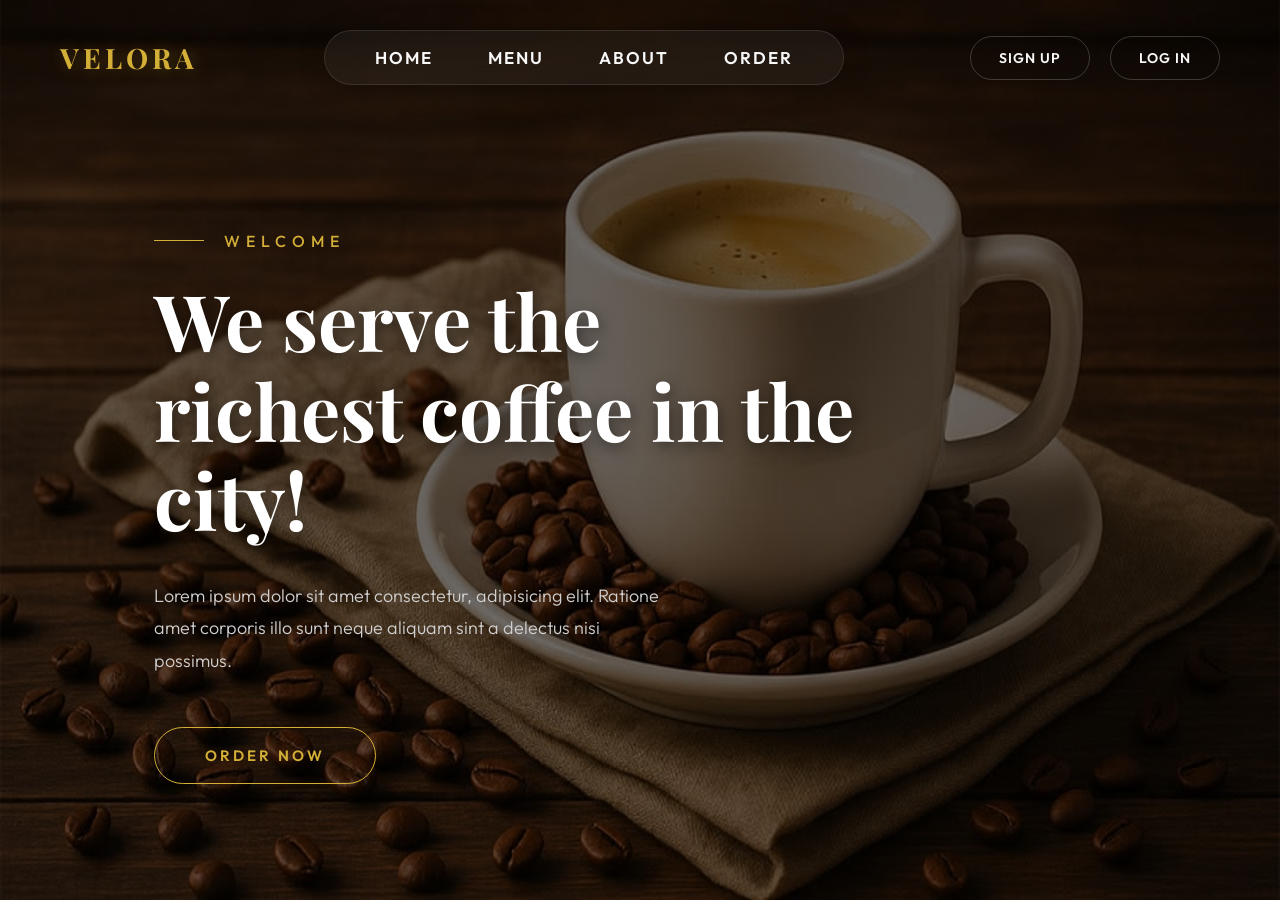
==== Home.html @ 4e077547 "Update Home.html" ====
<!DOCTYPE html>
<html lang="en">
<head>
    <meta charset="UTF-8">
    <meta name="viewport" content="width=device-width, initial-scale=1.0">
    <title>Home page</title>
    <link rel="stylesheet" href="Home.css">
</head>
<body>

    <div class="page">
        

        <header class="header-container">
            <p class="left">VELORA</p>
            <div class="head" id="navMenu">
                <ul class="list">
                    <li><a href="#">HOME</a></li>
                    <li class="desktop-menu-item dropdown">
                        <a href="#">MENU</a>
                        <ul class="dropdown-menu">
                            <li><a href="#">Hot Coffee</a></li>
                            <li><a href="#">Cold Coffee</a></li>
                            <li><a href="#">Bakery</a></li>
                            <li><a href="#">Dessert</a></li>
                        </ul>
                    </li> 
                    <li><a href="#">ABOUT</a></li>
                    <li><a href="#">ORDER</a></li>
                </ul>
            </div>
            <div class="right">
                <a href="#" class="signup-btn">SIGN UP</a>
                <a href="#" class="login-btn">LOG IN</a>
                <div class="dropdown mobile-dropdown">
                    <a href="#" class="mobile-menu-btn">MENU</a>
                    <ul class="dropdown-menu">
                        <li><a href="#">Hot Coffee</a></li>
                        <li><a href="#">Cold Coffee</a></li>
                        <li><a href="#">Bakery</a></li>
                        <li><a href="#">Dessert</a></li>
                    </ul>
                </div>
                <div class="menu-icon" id="menuBtn">&#9776;</div>
            </div>
        </header>
        
        <div class="main">
            <p class="wel">WELCOME</p>
            <h1>We serve the richest coffee in the city!</h1>
            <p class="discript">Lorem ipsum dolor sit amet consectetur, adipisicing elit. Ratione amet corporis illo sunt neque aliquam sint a delectus nisi possimus.</p>
            <a href="#" class="btn">ORDER NOW</a>
        </div>
        
    </div>
    
    <script>
        const menuBtn = document.getElementById('menuBtn');
        const navMenu = document.getElementById('navMenu');

        menuBtn.addEventListener('click', () => {
            navMenu.classList.toggle('active');
        });

        const mobileMenuBtn = document.querySelector('.mobile-menu-btn');
        const mobileDropdownMenu = document.querySelector('.mobile-dropdown .dropdown-menu');

        if (mobileMenuBtn && mobileDropdownMenu) {
            mobileMenuBtn.addEventListener('click', (e) => {
                e.preventDefault();
                mobileDropdownMenu.classList.toggle('show');
            });
        }
    </script>
</body>
</html>
---- Home.css ----
@import url('https://fonts.googleapis.com/css2?family=Outfit:wght@300;400;500;600&family=Playfair+Display:ital,wght@0,400;0,500;0,600;0,700;1,400&display=swap');

:root {
    --primary-gold: #d4af37;
    --primary-gold-hover: #f3c63a;
    --text-light: #f8f8f8;
    --text-muted: #d1d1d1;
    --overlay-dark: rgba(0, 0, 0, 0.55);
    --overlay-darker: rgba(0, 0, 0, 0.60);
}

* {
    margin: 0;
    padding: 0;
    box-sizing: border-box;
}

body {
    font-family: 'Outfit', sans-serif;
    color: var(--text-light);
    background-color: #111;
    overflow-x: hidden;
}

.page {
    width: 100%;
    min-height: 100vh;
    /* Adding a richer gradient overlay to make text pop and give a premium feel */
    background-image: linear-gradient(135deg, var(--overlay-darker) 0%, var(--overlay-dark) 100%), url("5.jpg");
    background-repeat: no-repeat;
    background-size: 100% 100%, 100% 100%;
    background-position: center;
    background-attachment: fixed;
    position: relative;
    display: flex;
    flex-direction: column;
}

/* ---------------- Navbar / Header ---------------- */
.header-container {
    display: flex;
    align-items: center;
    justify-content: space-between;
    padding: 30px 60px;
    width: 100%;
    max-width: 100%;
    margin: 0;
    /* Slide down animation for header */
    animation: fadeInDown 1s cubic-bezier(0.23, 1, 0.32, 1) forwards;
    position: relative;
    z-index: 2000;
}

.head {
    display: flex;
    align-items: center;
    padding: 16px 50px;
    background: rgba(255, 255, 255, 0.05);
    backdrop-filter: blur(15px);
    border: 1px solid rgba(255, 255, 255, 0.1);
    border-radius: 50px;
    box-shadow: 0 4px 30px rgba(0, 0, 0, 0.2);
}

.left {
    font-family: 'Playfair Display', serif;
    color: var(--primary-gold);
    font-size: 28px;
    font-weight: 700;
    letter-spacing: 4px;
    text-transform: uppercase;
    cursor: pointer;
    text-shadow: 2px 2px 15px rgba(212, 175, 55, 0.3);
    transition: transform 0.4s ease, color 0.4s ease;
}

.left:hover {
    transform: scale(1.05);
    color: var(--primary-gold-hover);
}

.list {
    list-style: none;
    display: flex;
    gap: 55px;
    font-size: 17px;
    font-weight: 600;
    letter-spacing: 2px;
}

.list a {
    text-decoration: none;
    color: var(--text-light);
    position: relative;
    padding: 5px 0;
    transition: color 0.3s ease;
    text-transform: uppercase;
}

/* Underline animation on hover */
.list a::after {
    content: '';
    position: absolute;
    width: 0;
    height: 2px;
    bottom: -2px;
    left: 50%;
    background-color: var(--primary-gold);
    transition: all 0.4s cubic-bezier(0.23, 1, 0.32, 1);
    transform: translateX(-50%);
}

.list a:hover {
    color: var(--primary-gold);
}

.list a:hover::after {
    width: 100%;
}

.right {
    display: flex;
    gap: 20px;
    font-size: 14px;
    font-weight: 600;
    letter-spacing: 1px;
}

.right a {
    text-decoration: none;
    color: var(--text-light);
    padding: 12px 28px;
    border: 1px solid rgba(255, 255, 255, 0.2);
    border-radius: 40px;
    transition: all 0.4s cubic-bezier(0.23, 1, 0.32, 1);
    backdrop-filter: blur(10px);
    text-transform: uppercase;
}

.right a:hover {
    background-color: var(--primary-gold);
    color: #111;
    border-color: var(--primary-gold);
    box-shadow: 0 0 20px rgba(212, 175, 55, 0.4);
    transform: translateY(-3px);
}

.menu-icon {
    display: none;
    color: var(--primary-gold);
    font-size: 28px;
    cursor: pointer;
    transition: transform 0.3s ease;
}

.menu-icon:hover {
    transform: scale(1.1);
    color: var(--primary-gold-hover);
}

/* ---------------- Dropdown Menu ---------------- */
.dropdown {
    position: relative;
    display: inline-block;
}

.dropdown-menu {
    display: none;
    position: absolute;
    top: 100%;
    margin-top: 25px;
    left: 50%;
    transform: translateX(-50%);
    background: rgba(255, 255, 255, 0.05);
    backdrop-filter: blur(15px);
    border: 1px solid rgba(255, 255, 255, 0.1);
    border-radius: 20px;
    padding: 10px 15px;
    width: max-content;
    min-width: 140px;
    box-shadow: 0 8px 32px rgba(0, 0, 0, 0.3);
    z-index: 1000;
    list-style: none;
    animation: dropdownFadeIn 0.3s ease forwards;
}

.dropdown-menu::before {
    content: '';
    position: absolute;
    top: -25px;
    left: 0;
    width: 100%;
    height: 25px;
}

@keyframes dropdownFadeIn {
    0% {
        opacity: 0;
        transform: translate(-50%, -15px);
    }
    100% {
        opacity: 1;
        transform: translate(-50%, 0);
    }
}

.dropdown-menu.show {
    display: flex;
    flex-direction: column;
}

.dropdown-menu li {
    padding: 10px 15px;
    text-align: center;
}

.dropdown-menu li a {
    color: var(--text-light) !important;
    text-decoration: none;
    font-size: 15px !important;
    font-weight: 500 !important;
    text-transform: none !important;
    transition: color 0.3s ease;
    display: block;
    padding: 5px 0 !important;
    border: none !important;
    background: transparent !important;
}

.dropdown-menu li a::after {
    display: none !important;
}

.dropdown-menu li a:hover {
    color: var(--primary-gold) !important;
    background: transparent !important;
    box-shadow: none !important;
    transform: none !important;
}

@media (min-width: 769px) {
    .dropdown:hover .dropdown-menu {
        display: flex;
        flex-direction: column;
    }
}

.mobile-dropdown {
    display: none;
}

/* ---------------- Main Content ---------------- */
.main {
    flex: 1;
    display: flex;
    flex-direction: column;
    justify-content: center;
    max-width: 700px;
    margin-left: 12%;
    padding: 40px 0;
}

.wel {
    font-size: 16px;
    font-weight: 500;
    letter-spacing: 6px;
    color: var(--primary-gold);
    margin-bottom: 25px;
    text-transform: uppercase;
    display: flex;
    align-items: center;
    gap: 20px;
    opacity: 0;
    /* Staggered fade in */
    animation: fadeInUp 1.2s cubic-bezier(0.23, 1, 0.32, 1) 0.3s forwards;
}

.wel::before {
    content: '';
    width: 50px;
    height: 1px;
    background-color: var(--primary-gold);
}

.main h1 {
    font-family: 'Playfair Display', serif;
    font-size: 78px;
    line-height: 1.15;
    font-weight: 700;
    margin-bottom: 35px;
    color: #ffffff;
    text-shadow: 2px 4px 15px rgba(0,0,0,0.5);
    opacity: 0;
    /* Staggered fade in */
    animation: fadeInUp 1.2s cubic-bezier(0.23, 1, 0.32, 1) 0.5s forwards;
}

.discript {
    font-size: 18px;
    max-width: 520px;
    line-height: 1.8;
    color: var(--text-muted);
    margin-bottom: 50px;
    font-weight: 300;
    opacity: 0;
    /* Staggered fade in */
    animation: fadeInUp 1.2s cubic-bezier(0.23, 1, 0.32, 1) 0.7s forwards;
}

/* Luxurious Button Styling */
.btn {
    text-decoration: none;
    background-color: transparent;
    color: var(--primary-gold);
    font-size: 15px;
    font-weight: 600;
    letter-spacing: 3px;
    padding: 18px 50px;
    border-radius: 50px;
    border: 1px solid var(--primary-gold);
    display: inline-flex;
    align-items: center;
    justify-content: center;
    width: max-content;
    transition: all 0.5s cubic-bezier(0.23, 1, 0.32, 1);
    position: relative;
    overflow: hidden;
    z-index: 1;
    opacity: 0;
    /* Staggered fade in */
    animation: fadeInUp 1.2s cubic-bezier(0.23, 1, 0.32, 1) 0.9s forwards;
}

/* Button Hover Fill Animation */
.btn::before {
    content: '';
    position: absolute;
    top: 0;
    left: 0;
    width: 0%;
    height: 100%;
    background-color: var(--primary-gold);
    transition: all 0.5s cubic-bezier(0.23, 1, 0.32, 1);
    z-index: -1;
}

.btn:hover {
    color: #111;
    box-shadow: 0 15px 25px rgba(212, 175, 55, 0.25);
    transform: translateY(-4px);
    border-color: transparent;
}

.btn:hover::before {
    width: 100%;
}

/* ---------------- Keyframes ---------------- */
@keyframes fadeInUp {
    0% {
        opacity: 0;
        transform: translateY(50px);
    }
    100% {
        opacity: 1;
        transform: translateY(0);
    }
}

@keyframes fadeInDown {
    0% {
        opacity: 0;
        transform: translateY(-50px);
    }
    100% {
        opacity: 1;
        transform: translateY(0);
    }
}

/* ---------------- Responsive ---------------- */
@media (max-width: 1024px) {
    .main h1 {
        font-size: 64px;
    }
    .head {
        padding: 25px 50px;
    }
}

@media (max-width: 768px) {
    .desktop-menu-item {
        display: none;
    }
    .list {
        display: none;
    }
    .main {
        margin-left: 5%;
        padding: 0 20px;
    }
    .main h1 {
        font-size: 48px;
    }
    .header-container {
        padding: 15px 5%;
    }
    .head {
        display: none;
    }
    .head.active {
        display: flex;
        position: absolute;
        top: 80px;
        right: 5%;
        background: rgba(20, 20, 20, 0.95);
        backdrop-filter: blur(20px);
        border: 1px solid rgba(212, 175, 55, 0.3);
        border-radius: 20px;
        padding: 25px 40px;
        z-index: 100;
        box-shadow: 0 10px 40px rgba(0, 0, 0, 0.5);
        animation: fadeInDown 0.3s ease forwards;
    }
    .head.active .list {
        display: flex;
        flex-direction: column;
        gap: 25px;
        align-items: center;
    }
    .right {
        gap: 15px;
        align-items: center;
    }
    .right .signup-btn {
        display: none;
    }
    .right a {
        padding: 8px 16px;
        font-size: 12px;
    }
    .right .mobile-dropdown {
        display: inline-block;
    }
    .mobile-dropdown .dropdown-menu {
        left: auto;
        right: 0;
        transform: none;
        top: 100%;
        margin-top: 25px;
        animation: mobileDropdownFadeIn 0.3s ease forwards;
    }

    @keyframes mobileDropdownFadeIn {
        0% {
            opacity: 0;
            transform: translateY(-15px);
        }
        100% {
            opacity: 1;
            transform: translateY(0);
        }
    }
    .menu-icon {
        display: block;
    }
    .left {
        font-size: 22px;
        letter-spacing: 2px;
    }
}
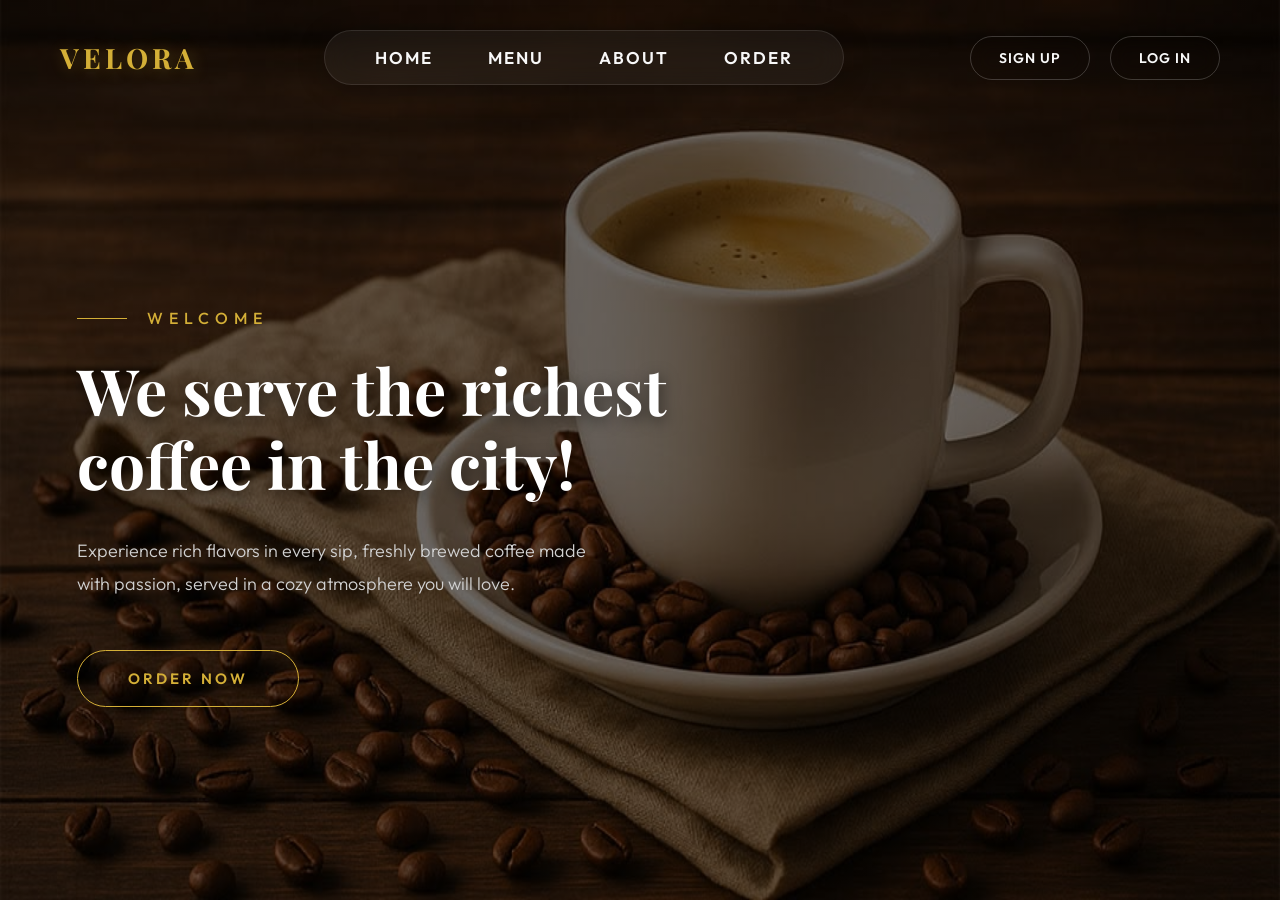
==== commit cacd2c4d: "Merge branch 'Khaled' of https://github.com/YousefEl-Basuony/WebProject_M.E.T into Khaled" ====
--- a/Home.html
+++ b/Home.html
@@ -9,7 +9,6 @@
 <body>
 
     <div class="page">
-        
 
         <header class="header-container">
             <p class="left">VELORA</p>
@@ -48,8 +47,16 @@
         <div class="main">
             <p class="wel">WELCOME</p>
             <h1>We serve the richest coffee in the city!</h1>
-            <p class="discript">Lorem ipsum dolor sit amet consectetur, adipisicing elit. Ratione amet corporis illo sunt neque aliquam sint a delectus nisi possimus.</p>
+            <p class="discript">Experience rich flavors in every sip, freshly brewed coffee made with passion, served in a cozy atmosphere you will love.</p>
             <a href="#" class="btn">ORDER NOW</a>
+        </div>
+        
+        <div class="particles">
+            <div class="particle p1"></div>
+            <div class="particle p2"></div>
+            <div class="particle p3"></div>
+            <div class="particle p4"></div>
+            <div class="particle p5"></div>
         </div>
         
     </div>
--- a/Home.css
+++ b/Home.css
@@ -34,6 +34,7 @@
     position: relative;
     display: flex;
     flex-direction: column;
+    animation: bgZoom 25s infinite alternate ease-in-out;
 }
 
 /* ---------------- Navbar / Header ---------------- */
@@ -72,6 +73,7 @@
     cursor: pointer;
     text-shadow: 2px 2px 15px rgba(212, 175, 55, 0.3);
     transition: transform 0.4s ease, color 0.4s ease;
+    animation: logoPulse 3s infinite alternate ease-in-out;
 }
 
 .left:hover {
@@ -221,14 +223,23 @@
     font-weight: 500 !important;
     text-transform: none !important;
     transition: color 0.3s ease;
-    display: block;
+    display: inline-block;
+    position: relative;
     padding: 5px 0 !important;
     border: none !important;
     background: transparent !important;
 }
 
 .dropdown-menu li a::after {
-    display: none !important;
+    content: '';
+    position: absolute;
+    width: 0;
+    height: 2px;
+    bottom: -2px;
+    left: 50%;
+    background-color: var(--primary-gold);
+    transition: all 0.4s cubic-bezier(0.23, 1, 0.32, 1);
+    transform: translateX(-50%);
 }
 
 .dropdown-menu li a:hover {
@@ -238,6 +249,10 @@
     transform: none !important;
 }
 
+.dropdown-menu li a:hover::after {
+    width: 100%;
+}
+
 @media (min-width: 769px) {
     .dropdown:hover .dropdown-menu {
         display: flex;
@@ -256,7 +271,7 @@
     flex-direction: column;
     justify-content: center;
     max-width: 700px;
-    margin-left: 12%;
+    margin-left: 6%;
     padding: 40px 0;
 }
 
@@ -284,7 +299,7 @@
 
 .main h1 {
     font-family: 'Playfair Display', serif;
-    font-size: 78px;
+    font-size: 64px;
     line-height: 1.15;
     font-weight: 700;
     margin-bottom: 35px;
@@ -355,6 +370,32 @@
     width: 100%;
 }
 
+/* ---------------- Floating Particles ---------------- */
+.particles {
+    position: absolute;
+    top: 0;
+    left: 0;
+    width: 100%;
+    height: 100%;
+    pointer-events: none;
+    z-index: 1;
+    overflow: hidden;
+}
+
+.particle {
+    position: absolute;
+    background: var(--primary-gold);
+    border-radius: 50%;
+    opacity: 0;
+    box-shadow: 0 0 10px 2px rgba(212, 175, 55, 0.5);
+}
+
+.p1 { width: 4px; height: 4px; left: 10%; bottom: -20px; animation: floatUp 8s infinite ease-in; }
+.p2 { width: 6px; height: 6px; left: 30%; bottom: -20px; animation: floatUp 12s infinite ease-in 2s; }
+.p3 { width: 3px; height: 3px; left: 60%; bottom: -20px; animation: floatUp 10s infinite ease-in 4s; }
+.p4 { width: 5px; height: 5px; left: 80%; bottom: -20px; animation: floatUp 14s infinite ease-in 1s; }
+.p5 { width: 4px; height: 4px; left: 45%; bottom: -20px; animation: floatUp 9s infinite ease-in 5s; }
+
 /* ---------------- Keyframes ---------------- */
 @keyframes fadeInUp {
     0% {
@@ -378,10 +419,35 @@
     }
 }
 
+@keyframes bgZoom {
+    0% {
+        background-size: 100% 100%, 100% 100%;
+    }
+    100% {
+        background-size: 100% 100%, 115% 115%;
+    }
+}
+
+@keyframes logoPulse {
+    0% {
+        text-shadow: 2px 2px 15px rgba(212, 175, 55, 0.3);
+    }
+    100% {
+        text-shadow: 0px 0px 25px rgba(212, 175, 55, 0.8), 0px 0px 10px rgba(212, 175, 55, 0.5);
+    }
+}
+
+@keyframes floatUp {
+    0% { transform: translateY(0) translateX(0); opacity: 0; }
+    10% { opacity: 0.8; }
+    90% { opacity: 0.8; }
+    100% { transform: translateY(-110vh) translateX(30px); opacity: 0; }
+}
+
 /* ---------------- Responsive ---------------- */
 @media (max-width: 1024px) {
     .main h1 {
-        font-size: 64px;
+        font-size: 54px;
     }
     .head {
         padding: 25px 50px;
@@ -400,7 +466,7 @@
         padding: 0 20px;
     }
     .main h1 {
-        font-size: 48px;
+        font-size: 42px;
     }
     .header-container {
         padding: 15px 5%;
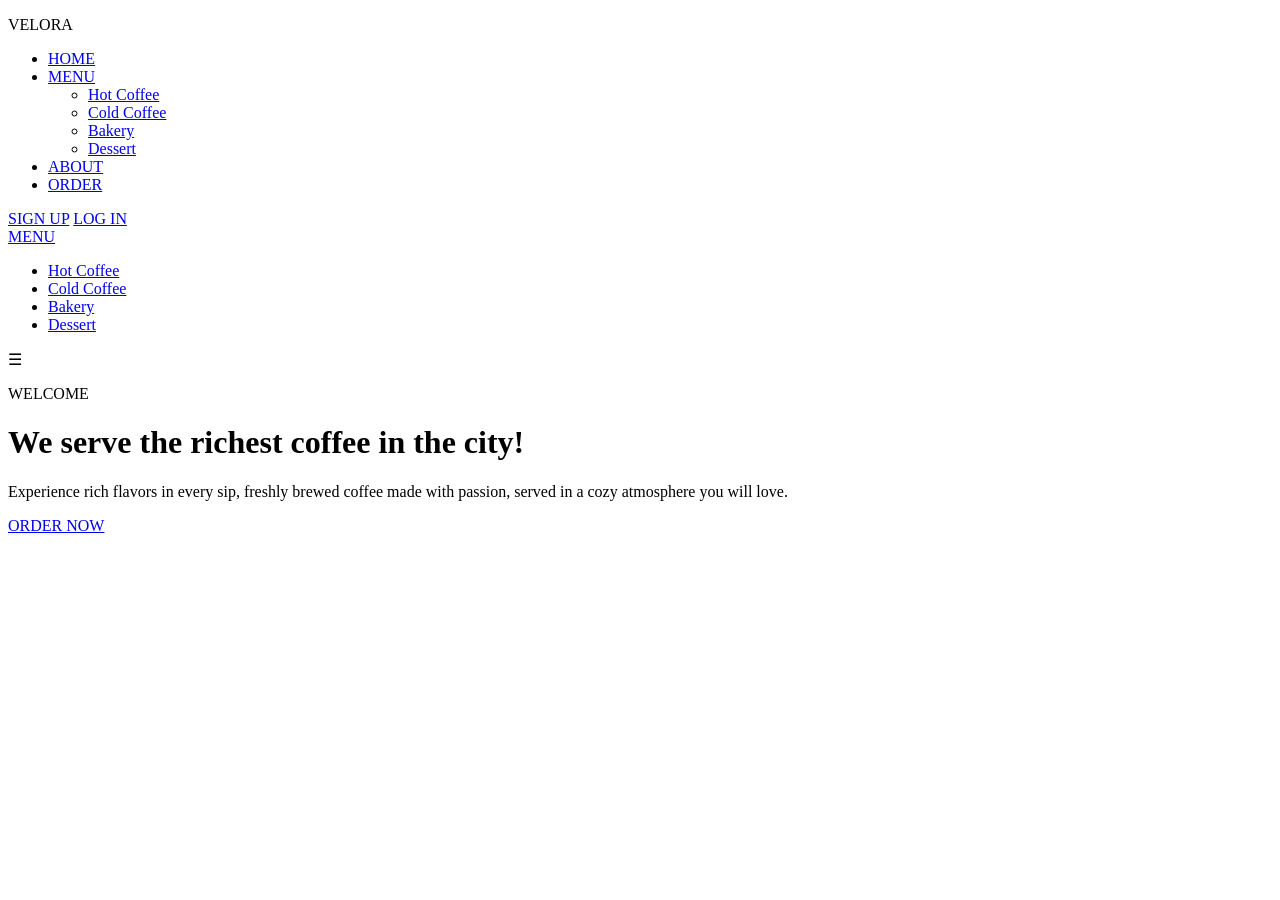
==== commit 335156d5: "Home Page" ====
--- a/Home.html
+++ b/Home.html
@@ -4,7 +4,7 @@
     <meta charset="UTF-8">
     <meta name="viewport" content="width=device-width, initial-scale=1.0">
     <title>Home page</title>
-    <link rel="stylesheet" href="Home.css">
+    <link rel="stylesheet" href="home.css">
 </head>
 <body>
 
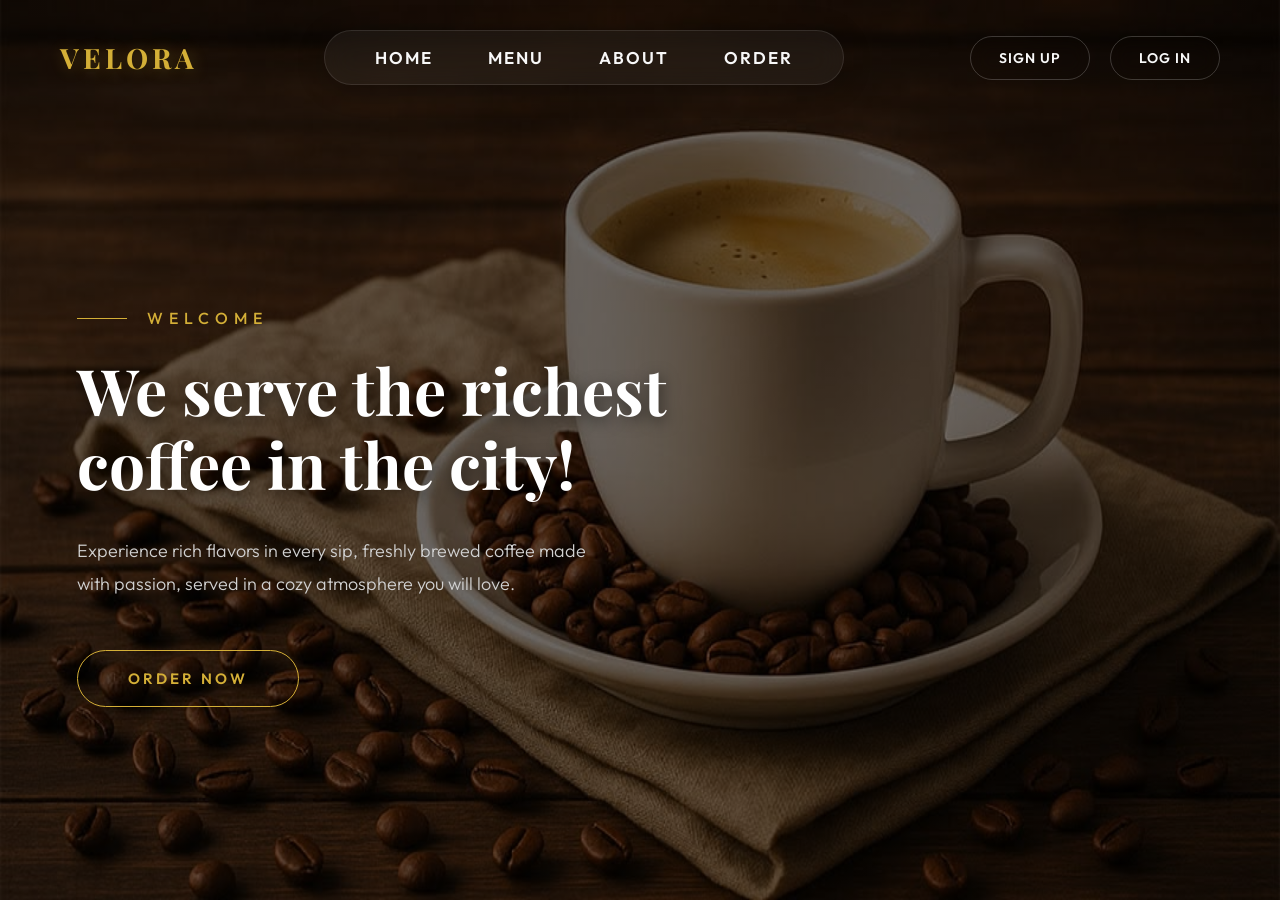
==== commit 8fd0c6f4: "." ====
--- a/Home.html
+++ b/Home.html
@@ -4,24 +4,24 @@
     <meta charset="UTF-8">
     <meta name="viewport" content="width=device-width, initial-scale=1.0">
     <title>Home page</title>
-    <link rel="stylesheet" href="home.css">
+    <link rel="stylesheet" href="Home.css">
 </head>
 <body>
 
     <div class="page">
 
         <header class="header-container">
-            <p class="left">VELORA</p>
+            <a href="Home.html" class="left" style="text-decoration: none;">VELORA</a>
             <div class="head" id="navMenu">
                 <ul class="list">
                     <li><a href="#">HOME</a></li>
                     <li class="desktop-menu-item dropdown">
                         <a href="#">MENU</a>
                         <ul class="dropdown-menu">
-                            <li><a href="#">Hot Coffee</a></li>
-                            <li><a href="#">Cold Coffee</a></li>
-                            <li><a href="#">Bakery</a></li>
-                            <li><a href="#">Dessert</a></li>
+                            <li><a href="Menu.html#hot-coffee-section">Hot Coffee</a></li>
+                            <li><a href="Menu.html#cold-coffee-section">Cold Coffee</a></li>
+                            <li><a href="Menu.html#bakery-section">Bakery</a></li>
+                            <li><a href="Menu.html#dessert-section">Dessert</a></li>
                         </ul>
                     </li> 
                     <li><a href="#">ABOUT</a></li>
@@ -29,15 +29,15 @@
                 </ul>
             </div>
             <div class="right">
-                <a href="#" class="signup-btn">SIGN UP</a>
-                <a href="#" class="login-btn">LOG IN</a>
+                <a href="index-signup.html" class="signup-btn">SIGN UP</a>
+                <a href="index-login.html" class="login-btn">LOG IN</a>
                 <div class="dropdown mobile-dropdown">
                     <a href="#" class="mobile-menu-btn">MENU</a>
                     <ul class="dropdown-menu">
-                        <li><a href="#">Hot Coffee</a></li>
-                        <li><a href="#">Cold Coffee</a></li>
-                        <li><a href="#">Bakery</a></li>
-                        <li><a href="#">Dessert</a></li>
+                        <li><a href="Menu.html#hot-coffee-section">Hot Coffee</a></li>
+                        <li><a href="Menu.html#cold-coffee-section">Cold Coffee</a></li>
+                        <li><a href="Menu.html#bakery-section">Bakery</a></li>
+                        <li><a href="Menu.html#dessert-section">Dessert</a></li>
                     </ul>
                 </div>
                 <div class="menu-icon" id="menuBtn">&#9776;</div>
@@ -80,4 +80,5 @@
         }
     </script>
 </body>
-</html>+</html>
+
--- a/Home.css
+++ b/Home.css
@@ -0,0 +1,609 @@
+@import url('https://fonts.googleapis.com/css2?family=Outfit:wght@300;400;500;600&family=Playfair+Display:ital,wght@0,400;0,500;0,600;0,700;1,400&display=swap');
+
+:root {
+    --primary-gold: #d4af37;
+    --primary-gold-hover: #f3c63a;
+    --text-light: #f8f8f8;
+    --text-muted: #d1d1d1;
+    --overlay-dark: rgba(0, 0, 0, 0.55);
+    --overlay-darker: rgba(0, 0, 0, 0.60);
+}
+
+* {
+    margin: 0;
+    padding: 0;
+    box-sizing: border-box;
+}
+
+body {
+    font-family: 'Outfit', sans-serif;
+    color: var(--text-light);
+    background-color: #111;
+    overflow-x: hidden;
+}
+
+.page {
+    width: 100%;
+    min-height: 100vh;
+    /* Adding a richer gradient overlay to make text pop and give a premium feel */
+    background-image: linear-gradient(135deg, var(--overlay-darker) 0%, var(--overlay-dark) 100%), url("5.jpg");
+    background-repeat: no-repeat;
+    background-size: 100% 100%, 100% 100%;
+    background-position: center;
+    background-attachment: fixed;
+    position: relative;
+    display: flex;
+    flex-direction: column;
+    animation: bgZoom 25s infinite alternate ease-in-out;
+}
+
+/* ---------------- Navbar / Header ---------------- */
+.header-container {
+    display: flex;
+    align-items: center;
+    justify-content: space-between;
+    padding: 30px 60px;
+    width: 100%;
+    max-width: 100%;
+    margin: 0;
+    /* Slide down animation for header */
+    animation: fadeInDown 1s cubic-bezier(0.23, 1, 0.32, 1) forwards;
+    position: relative;
+    z-index: 2000;
+}
+
+.head {
+    display: flex;
+    align-items: center;
+    padding: 16px 50px;
+    background: rgba(255, 255, 255, 0.05);
+    backdrop-filter: blur(15px);
+    border: 1px solid rgba(255, 255, 255, 0.1);
+    border-radius: 50px;
+    box-shadow: 0 4px 30px rgba(0, 0, 0, 0.2);
+}
+
+.left {
+    font-family: 'Playfair Display', serif;
+    color: var(--primary-gold);
+    font-size: 28px;
+    font-weight: 700;
+    letter-spacing: 4px;
+    text-transform: uppercase;
+    cursor: pointer;
+    text-shadow: 2px 2px 15px rgba(212, 175, 55, 0.3);
+    transition: transform 0.4s ease, color 0.4s ease;
+    animation: logoPulse 3s infinite alternate ease-in-out;
+}
+
+.left:hover {
+    transform: scale(1.05);
+    color: var(--primary-gold-hover);
+}
+
+.list {
+    list-style: none;
+    display: flex;
+    gap: 55px;
+    font-size: 17px;
+    font-weight: 600;
+    letter-spacing: 2px;
+}
+
+.list a {
+    text-decoration: none;
+    color: var(--text-light);
+    position: relative;
+    padding: 5px 0;
+    transition: color 0.3s ease;
+    text-transform: uppercase;
+}
+
+/* Underline animation on hover */
+.list a::after {
+    content: '';
+    position: absolute;
+    width: 0;
+    height: 2px;
+    bottom: -2px;
+    left: 50%;
+    background-color: var(--primary-gold);
+    transition: all 0.4s cubic-bezier(0.23, 1, 0.32, 1);
+    transform: translateX(-50%);
+}
+
+.list a:hover {
+    color: var(--primary-gold);
+}
+
+.list a:hover::after {
+    width: 100%;
+}
+
+.right {
+    display: flex;
+    gap: 20px;
+    font-size: 14px;
+    font-weight: 600;
+    letter-spacing: 1px;
+}
+
+.right a {
+    text-decoration: none;
+    color: var(--text-light);
+    padding: 12px 28px;
+    border: 1px solid rgba(255, 255, 255, 0.2);
+    border-radius: 40px;
+    transition: all 0.4s cubic-bezier(0.23, 1, 0.32, 1);
+    backdrop-filter: blur(10px);
+    text-transform: uppercase;
+}
+
+.right a:hover {
+    background-color: var(--primary-gold);
+    color: #111;
+    border-color: var(--primary-gold);
+    box-shadow: 0 0 20px rgba(212, 175, 55, 0.4);
+    transform: translateY(-3px);
+}
+
+.menu-icon {
+    display: none;
+    color: var(--primary-gold);
+    font-size: 28px;
+    cursor: pointer;
+    transition: transform 0.3s ease;
+}
+
+.menu-icon:hover {
+    transform: scale(1.1);
+    color: var(--primary-gold-hover);
+}
+
+/* ---------------- Dropdown Menu ---------------- */
+.dropdown {
+    position: relative;
+    display: inline-block;
+}
+
+.dropdown-menu {
+    display: none;
+    position: absolute;
+    top: 100%;
+    margin-top: 25px;
+    left: 50%;
+    transform: translateX(-50%);
+    background: rgba(255, 255, 255, 0.05);
+    backdrop-filter: blur(15px);
+    border: 1px solid rgba(255, 255, 255, 0.1);
+    border-radius: 20px;
+    padding: 10px 15px;
+    width: max-content;
+    min-width: 140px;
+    box-shadow: 0 8px 32px rgba(0, 0, 0, 0.3);
+    z-index: 1000;
+    list-style: none;
+    animation: dropdownFadeIn 0.3s ease forwards;
+}
+
+.dropdown-menu::before {
+    content: '';
+    position: absolute;
+    top: -25px;
+    left: 0;
+    width: 100%;
+    height: 25px;
+}
+
+@keyframes dropdownFadeIn {
+    0% {
+        opacity: 0;
+        transform: translate(-50%, -15px);
+    }
+
+    100% {
+        opacity: 1;
+        transform: translate(-50%, 0);
+    }
+}
+
+.dropdown-menu.show {
+    display: flex;
+    flex-direction: column;
+}
+
+.dropdown-menu li {
+    padding: 10px 15px;
+    text-align: center;
+}
+
+.dropdown-menu li a {
+    color: var(--text-light) !important;
+    text-decoration: none;
+    font-size: 15px !important;
+    font-weight: 500 !important;
+    text-transform: none !important;
+    transition: color 0.3s ease;
+    display: inline-block;
+    position: relative;
+    padding: 5px 0 !important;
+    border: none !important;
+    background: transparent !important;
+}
+
+.dropdown-menu li a::after {
+    content: '';
+    position: absolute;
+    width: 0;
+    height: 2px;
+    bottom: -2px;
+    left: 50%;
+    background-color: var(--primary-gold);
+    transition: all 0.4s cubic-bezier(0.23, 1, 0.32, 1);
+    transform: translateX(-50%);
+}
+
+.dropdown-menu li a:hover {
+    color: var(--primary-gold) !important;
+    background: transparent !important;
+    box-shadow: none !important;
+    transform: none !important;
+}
+
+.dropdown-menu li a:hover::after {
+    width: 100%;
+}
+
+@media (min-width: 769px) {
+    .dropdown:hover .dropdown-menu {
+        display: flex;
+        flex-direction: column;
+    }
+}
+
+.mobile-dropdown {
+    display: none;
+}
+
+/* ---------------- Main Content ---------------- */
+.main {
+    flex: 1;
+    display: flex;
+    flex-direction: column;
+    justify-content: center;
+    max-width: 700px;
+    margin-left: 6%;
+    padding: 40px 0;
+}
+
+.wel {
+    font-size: 16px;
+    font-weight: 500;
+    letter-spacing: 6px;
+    color: var(--primary-gold);
+    margin-bottom: 25px;
+    text-transform: uppercase;
+    display: flex;
+    align-items: center;
+    gap: 20px;
+    opacity: 0;
+    /* Staggered fade in */
+    animation: fadeInUp 1.2s cubic-bezier(0.23, 1, 0.32, 1) 0.3s forwards;
+}
+
+.wel::before {
+    content: '';
+    width: 50px;
+    height: 1px;
+    background-color: var(--primary-gold);
+}
+
+.main h1 {
+    font-family: 'Playfair Display', serif;
+    font-size: 64px;
+    line-height: 1.15;
+    font-weight: 700;
+    margin-bottom: 35px;
+    color: #ffffff;
+    text-shadow: 2px 4px 15px rgba(0, 0, 0, 0.5);
+    opacity: 0;
+    /* Staggered fade in */
+    animation: fadeInUp 1.2s cubic-bezier(0.23, 1, 0.32, 1) 0.5s forwards;
+}
+
+.discript {
+    font-size: 18px;
+    max-width: 520px;
+    line-height: 1.8;
+    color: var(--text-muted);
+    margin-bottom: 50px;
+    font-weight: 300;
+    opacity: 0;
+    /* Staggered fade in */
+    animation: fadeInUp 1.2s cubic-bezier(0.23, 1, 0.32, 1) 0.7s forwards;
+}
+
+/* Luxurious Button Styling */
+.btn {
+    text-decoration: none;
+    background-color: transparent;
+    color: var(--primary-gold);
+    font-size: 15px;
+    font-weight: 600;
+    letter-spacing: 3px;
+    padding: 18px 50px;
+    border-radius: 50px;
+    border: 1px solid var(--primary-gold);
+    display: inline-flex;
+    align-items: center;
+    justify-content: center;
+    width: max-content;
+    transition: all 0.5s cubic-bezier(0.23, 1, 0.32, 1);
+    position: relative;
+    overflow: hidden;
+    z-index: 1;
+    opacity: 0;
+    /* Staggered fade in */
+    animation: fadeInUp 1.2s cubic-bezier(0.23, 1, 0.32, 1) 0.9s forwards;
+}
+
+/* Button Hover Fill Animation */
+.btn::before {
+    content: '';
+    position: absolute;
+    top: 0;
+    left: 0;
+    width: 0%;
+    height: 100%;
+    background-color: var(--primary-gold);
+    transition: all 0.5s cubic-bezier(0.23, 1, 0.32, 1);
+    z-index: -1;
+}
+
+.btn:hover {
+    color: #111;
+    box-shadow: 0 15px 25px rgba(212, 175, 55, 0.25);
+    transform: translateY(-4px);
+    border-color: transparent;
+}
+
+.btn:hover::before {
+    width: 100%;
+}
+
+/* ---------------- Floating Particles ---------------- */
+.particles {
+    position: absolute;
+    top: 0;
+    left: 0;
+    width: 100%;
+    height: 100%;
+    pointer-events: none;
+    z-index: 1;
+    overflow: hidden;
+}
+
+.particle {
+    position: absolute;
+    background: var(--primary-gold);
+    border-radius: 50%;
+    opacity: 0;
+    box-shadow: 0 0 10px 2px rgba(212, 175, 55, 0.5);
+}
+
+.p1 {
+    width: 4px;
+    height: 4px;
+    left: 10%;
+    bottom: -20px;
+    animation: floatUp 8s infinite ease-in;
+}
+
+.p2 {
+    width: 6px;
+    height: 6px;
+    left: 30%;
+    bottom: -20px;
+    animation: floatUp 12s infinite ease-in 2s;
+}
+
+.p3 {
+    width: 3px;
+    height: 3px;
+    left: 60%;
+    bottom: -20px;
+    animation: floatUp 10s infinite ease-in 4s;
+}
+
+.p4 {
+    width: 5px;
+    height: 5px;
+    left: 80%;
+    bottom: -20px;
+    animation: floatUp 14s infinite ease-in 1s;
+}
+
+.p5 {
+    width: 4px;
+    height: 4px;
+    left: 45%;
+    bottom: -20px;
+    animation: floatUp 9s infinite ease-in 5s;
+}
+
+/* ---------------- Keyframes ---------------- */
+@keyframes fadeInUp {
+    0% {
+        opacity: 0;
+        transform: translateY(50px);
+    }
+
+    100% {
+        opacity: 1;
+        transform: translateY(0);
+    }
+}
+
+@keyframes fadeInDown {
+    0% {
+        opacity: 0;
+        transform: translateY(-50px);
+    }
+
+    100% {
+        opacity: 1;
+        transform: translateY(0);
+    }
+}
+
+@keyframes bgZoom {
+    0% {
+        background-size: 100% 100%, 100% 100%;
+    }
+
+    100% {
+        background-size: 100% 100%, 115% 115%;
+    }
+}
+
+@keyframes logoPulse {
+    0% {
+        text-shadow: 2px 2px 15px rgba(212, 175, 55, 0.3);
+    }
+
+    100% {
+        text-shadow: 0px 0px 25px rgba(212, 175, 55, 0.8), 0px 0px 10px rgba(212, 175, 55, 0.5);
+    }
+}
+
+@keyframes floatUp {
+    0% {
+        transform: translateY(0) translateX(0);
+        opacity: 0;
+    }
+
+    10% {
+        opacity: 0.8;
+    }
+
+    90% {
+        opacity: 0.8;
+    }
+
+    100% {
+        transform: translateY(-110vh) translateX(30px);
+        opacity: 0;
+    }
+}
+
+/* ---------------- Responsive ---------------- */
+@media (max-width: 1024px) {
+    .main h1 {
+        font-size: 54px;
+    }
+
+    .head {
+        padding: 25px 50px;
+    }
+}
+
+@media (max-width: 768px) {
+    .desktop-menu-item {
+        display: none;
+    }
+
+    .list {
+        display: none;
+    }
+
+    .main {
+        margin-left: 5%;
+        padding: 0 20px;
+    }
+
+    .main h1 {
+        font-size: 42px;
+    }
+
+    .wel::before {
+        display: none;
+    }
+
+    .header-container {
+        padding: 15px 5%;
+    }
+
+    .head {
+        display: none;
+    }
+
+    .head.active {
+        display: flex;
+        position: absolute;
+        top: 80px;
+        right: 0;
+        background: rgba(20, 20, 20, 0.95);
+        backdrop-filter: blur(20px);
+        border: 1px solid rgba(212, 175, 55, 0.3);
+        border-radius: 20px;
+        padding: 25px 40px;
+        z-index: 100;
+        box-shadow: 0 10px 40px rgba(0, 0, 0, 0.5);
+        animation: fadeInDown 0.3s ease forwards;
+    }
+
+    .head.active .list {
+        display: flex;
+        flex-direction: column;
+        gap: 25px;
+        align-items: center;
+    }
+
+    .right {
+        gap: 15px;
+        align-items: center;
+    }
+
+    .right .signup-btn {
+        display: none;
+    }
+
+    .right a {
+        padding: 8px 16px;
+        font-size: 12px;
+    }
+
+    .right .mobile-dropdown {
+        display: inline-block;
+    }
+
+    .mobile-dropdown .dropdown-menu {
+        left: auto;
+        right: -40px;
+        transform: none;
+        top: 100%;
+        margin-top: 25px;
+        animation: mobileDropdownFadeIn 0.3s ease forwards;
+    }
+
+    @keyframes mobileDropdownFadeIn {
+        0% {
+            opacity: 0;
+            transform: translateY(-15px);
+        }
+
+        100% {
+            opacity: 1;
+            transform: translateY(0);
+        }
+    }
+
+    .menu-icon {
+        display: block;
+    }
+
+    .left {
+        font-size: 22px;
+        letter-spacing: 2px;
+    }
+}
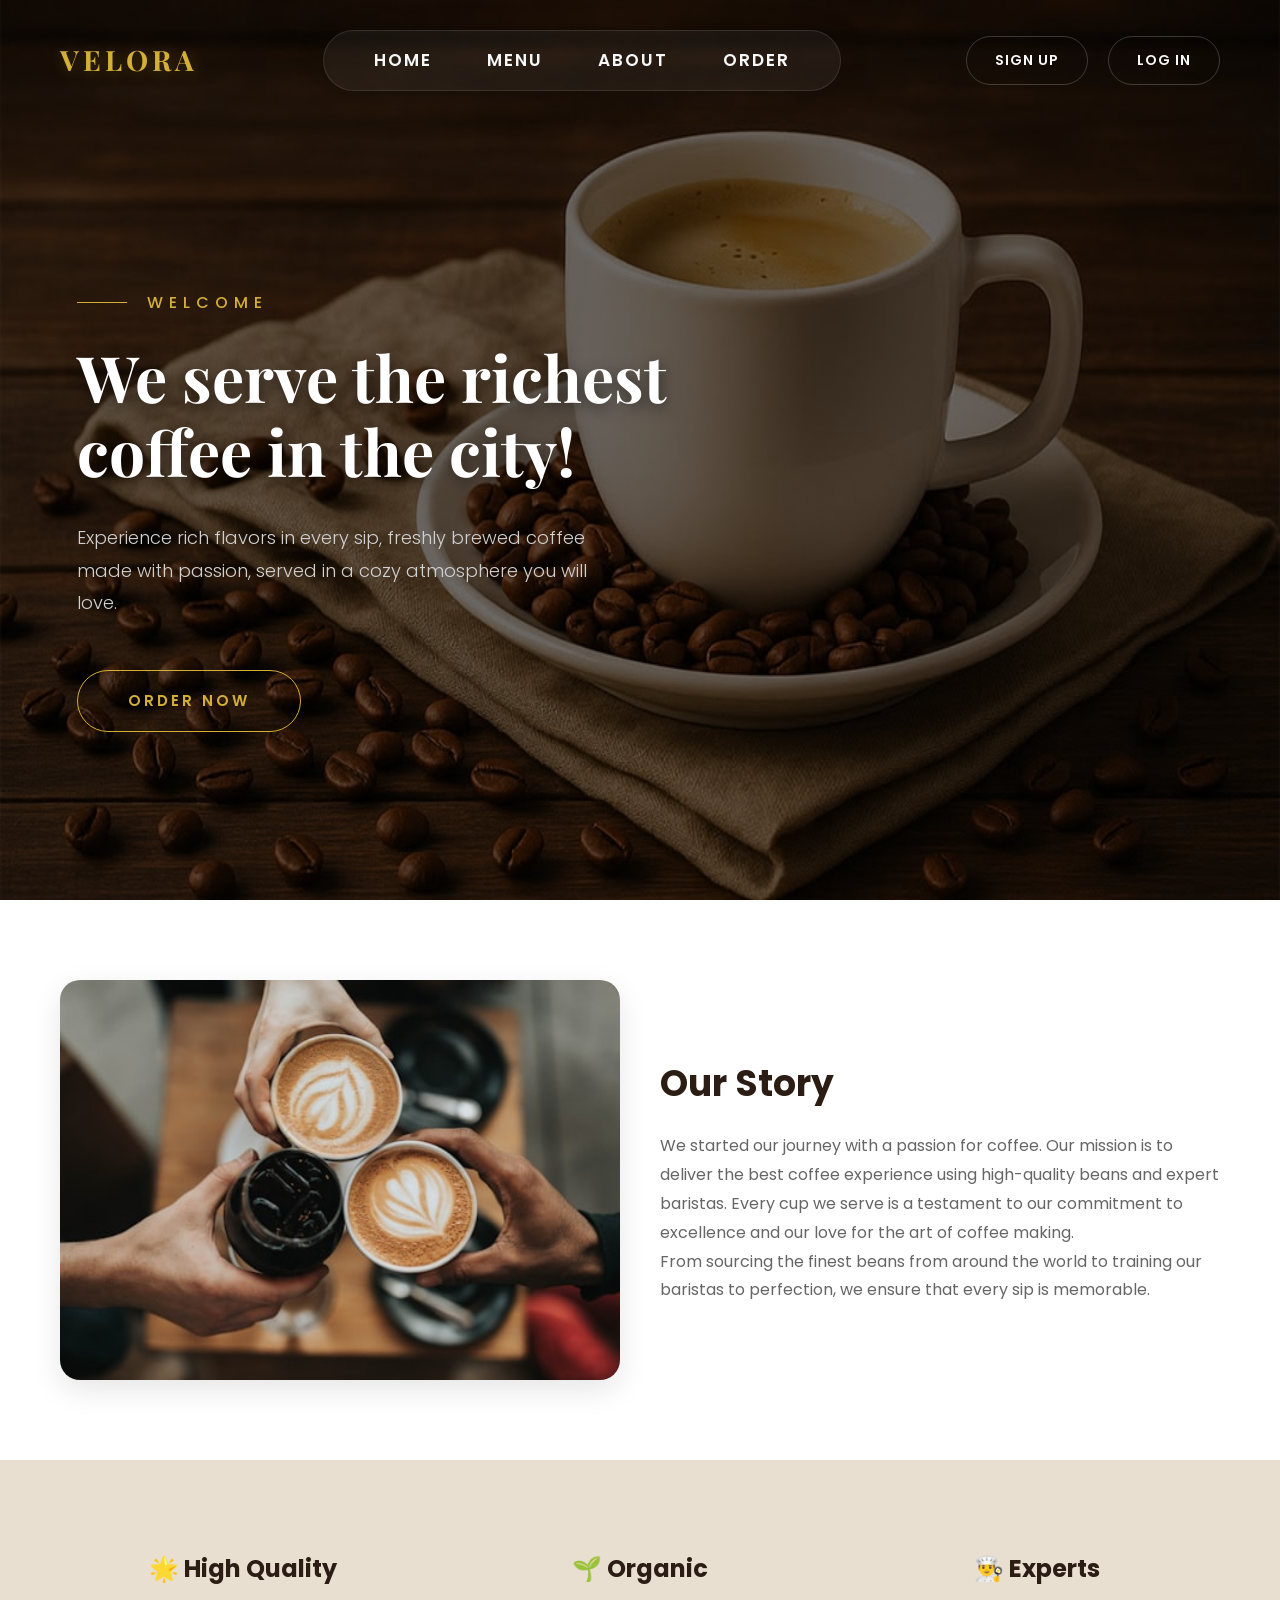
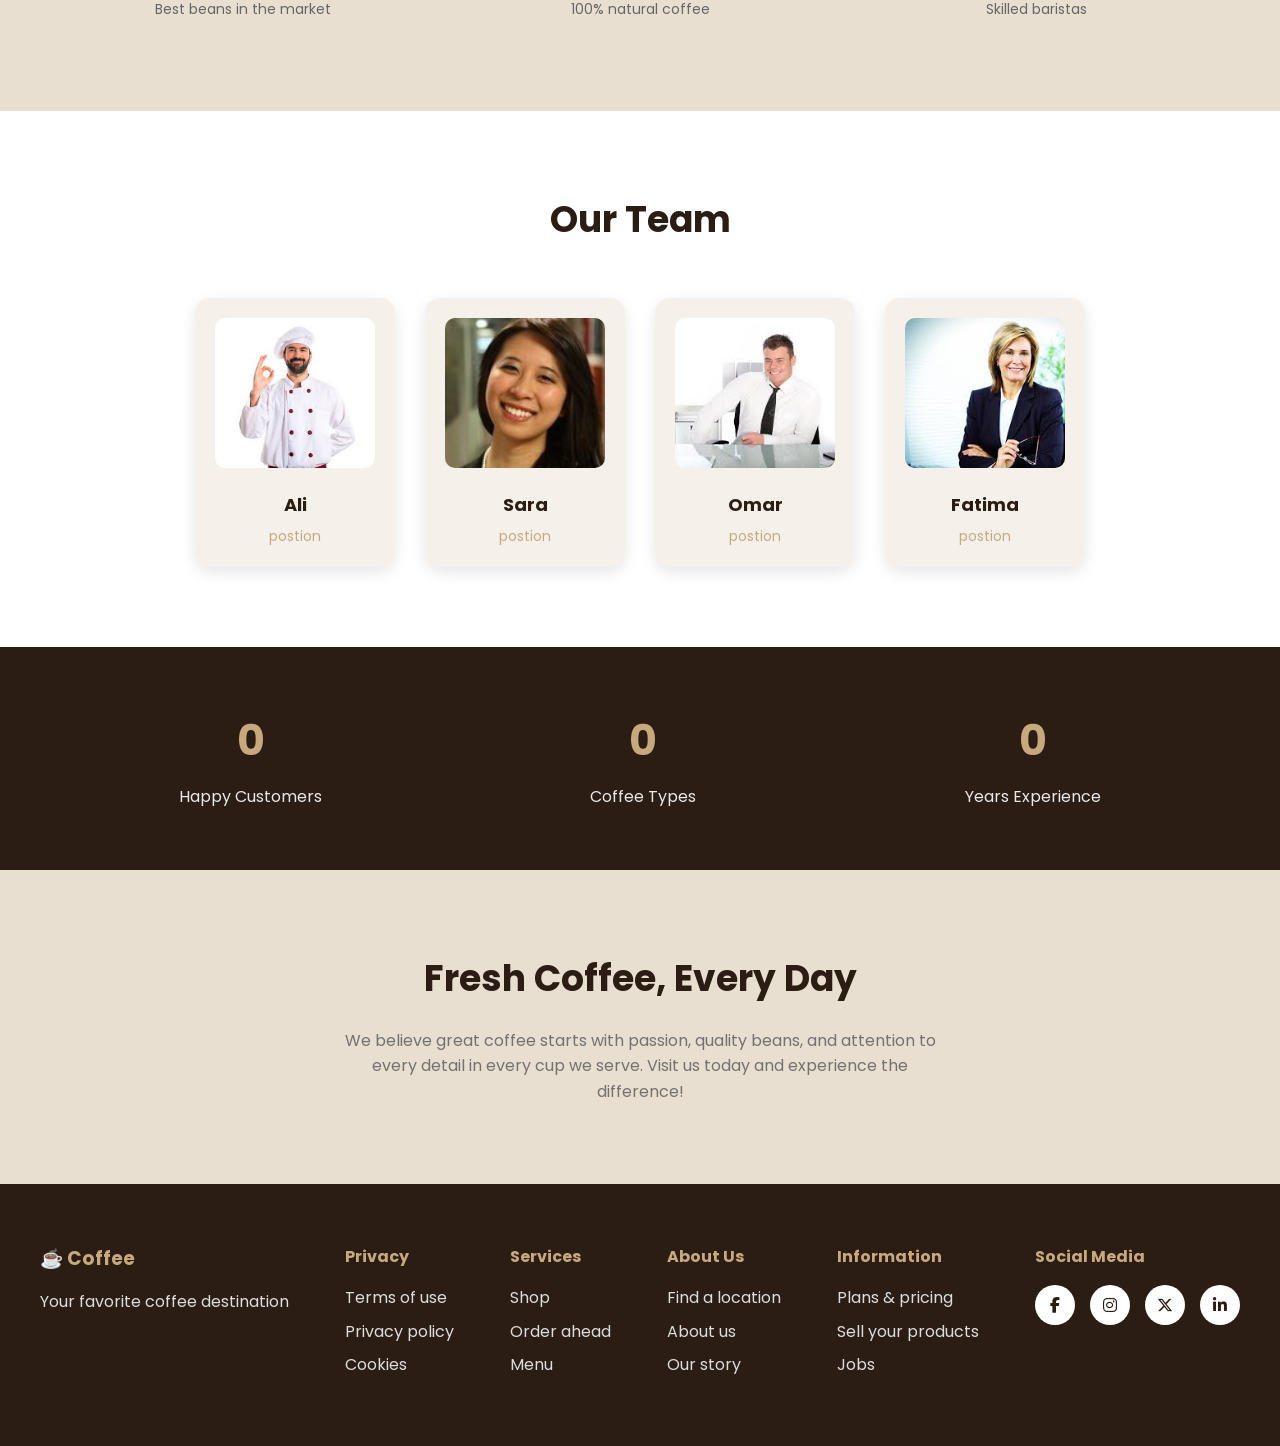
==== commit 00561d9b: "Final Front" ====
--- a/Home.html
+++ b/Home.html
@@ -4,7 +4,12 @@
     <meta charset="UTF-8">
     <meta name="viewport" content="width=device-width, initial-scale=1.0">
     <title>Home page</title>
-    <link rel="stylesheet" href="Home.css">
+    <link rel="stylesheet" href="css/Home.css">
+
+    <link href="https://fonts.googleapis.com/css2?family=Poppins:wght@300;400;600&display=swap" rel="stylesheet">
+    <link rel="stylesheet" href="https://cdnjs.cloudflare.com/ajax/libs/font-awesome/6.5.1/css/all.min.css">
+    <link rel="stylesheet" href="css/style.css">
+
 </head>
 <body>
 
@@ -14,30 +19,30 @@
             <a href="Home.html" class="left" style="text-decoration: none;">VELORA</a>
             <div class="head" id="navMenu">
                 <ul class="list">
-                    <li><a href="#">HOME</a></li>
+                    <li><a href="Home.html">HOME</a></li>
                     <li class="desktop-menu-item dropdown">
-                        <a href="#">MENU</a>
+                        <a href="html/Menu.html">MENU</a>
                         <ul class="dropdown-menu">
-                            <li><a href="Menu.html#hot-coffee-section">Hot Coffee</a></li>
-                            <li><a href="Menu.html#cold-coffee-section">Cold Coffee</a></li>
-                            <li><a href="Menu.html#bakery-section">Bakery</a></li>
-                            <li><a href="Menu.html#dessert-section">Dessert</a></li>
+                            <li><a href="html/Menu.html#hot-coffee-section">Hot Coffee</a></li>
+                            <li><a href="html/Menu.html#cold-coffee-section">Cold Coffee</a></li>
+                            <li><a href="html/Menu.html#bakery-section">Bakery</a></li>
+                            <li><a href="html/Menu.html#dessert-section">Dessert</a></li>
                         </ul>
                     </li> 
-                    <li><a href="#">ABOUT</a></li>
-                    <li><a href="#">ORDER</a></li>
+                    <li><a href="Home.html#about">ABOUT</a></li>
+                    <li><a href="html/Menu.html">ORDER</a></li>
                 </ul>
             </div>
             <div class="right">
-                <a href="index-signup.html" class="signup-btn">SIGN UP</a>
-                <a href="index-login.html" class="login-btn">LOG IN</a>
+                <a href="html/index-signup.html" class="signup-btn">SIGN UP</a>
+                <a href="html/index-login.html" class="login-btn">LOG IN</a>
                 <div class="dropdown mobile-dropdown">
                     <a href="#" class="mobile-menu-btn">MENU</a>
                     <ul class="dropdown-menu">
-                        <li><a href="Menu.html#hot-coffee-section">Hot Coffee</a></li>
-                        <li><a href="Menu.html#cold-coffee-section">Cold Coffee</a></li>
-                        <li><a href="Menu.html#bakery-section">Bakery</a></li>
-                        <li><a href="Menu.html#dessert-section">Dessert</a></li>
+                        <li><a href="html/Menu.html#hot-coffee-section">Hot Coffee</a></li>
+                        <li><a href="html/Menu.html#cold-coffee-section">Cold Coffee</a></li>
+                        <li><a href="html/Menu.html#bakery-section">Bakery</a></li>
+                        <li><a href="html/Menu.html#dessert-section">Dessert</a></li>
                     </ul>
                 </div>
                 <div class="menu-icon" id="menuBtn">&#9776;</div>
@@ -48,7 +53,7 @@
             <p class="wel">WELCOME</p>
             <h1>We serve the richest coffee in the city!</h1>
             <p class="discript">Experience rich flavors in every sip, freshly brewed coffee made with passion, served in a cozy atmosphere you will love.</p>
-            <a href="#" class="btn">ORDER NOW</a>
+            <a href="html/Menu.html" class="btn">ORDER NOW</a>
         </div>
         
         <div class="particles">
@@ -61,6 +66,129 @@
         
     </div>
     
+    <section class="story" id="about">
+    <div class="story-slider">
+      <div class="slider-track">
+        <img src="images/image1.jpg" alt="Coffee preparation">
+        <img src="images/image2.jpg" alt="Coffee beans">
+        <img src="images/image3.jpg" alt="Coffee cup">
+        <img src="images/image4.jpg" alt="Coffee shop">
+      </div>
+    </div>
+    <div class="story-text">
+      <h2>Our Story</h2>
+      <p>We started our journey with a passion for coffee. Our mission is to deliver the best coffee experience using high-quality beans and expert baristas. Every cup we serve is a testament to our commitment to excellence and our love for the art of coffee making.</p>
+      <p>From sourcing the finest beans from around the world to training our baristas to perfection, we ensure that every sip is memorable.</p>
+    </div>
+  </section>
+
+  
+  <section class="features">
+    <div class="feature">
+      <h3>🌟 High Quality</h3>
+      <p>Best beans in the market</p>
+    </div>
+    <div class="feature">
+      <h3>🌱 Organic</h3>
+      <p>100% natural coffee</p>
+    </div>
+    <div class="feature">
+      <h3>👨‍🍳 Experts</h3>
+      <p>Skilled baristas</p>
+    </div>
+  </section>
+
+  <section class="team">
+    <h2>Our Team</h2>
+    <div class="team-cards">
+      <div class="card">
+        <img src="images/chef.jpg" alt="Ahmed">
+        <h4>Ali</h4>
+        <p>postion</p>  
+      </div>
+      <div class="card">
+        <img src="images/manger.jpg" alt="Sara">
+        <h4>Sara</h4>
+        <p>postion</p>   
+      </div>
+      <div class="card">
+        <img src="images/manger2.jpg" alt="Omar">
+        <h4>Omar</h4>
+        <p>postion</p>   
+      </div>
+      <div class="card">
+        <img src="images/manger3.jpg" alt="Fatima">
+        <h4>Fatima</h4>
+        <p>postion</p>     
+      </div>
+    </div>
+  </section>
+
+  
+  <section class="stats">
+    <div>
+      <h2 class="counter" data-target="2000">0</h2>
+      <p>Happy Customers</p>
+    </div>
+    <div>
+      <h2 class="counter" data-target="60">0</h2>
+      <p>Coffee Types</p>
+    </div>
+    <div>
+      <h2 class="counter" data-target="15">0</h2>
+      <p>Years Experience</p>
+    </div>
+  </section>
+
+  
+  <section class="cta">
+    <h2>Fresh Coffee, Every Day</h2>
+    <p>We believe great coffee starts with passion, quality beans, and attention to every detail in every cup we serve. Visit us today and experience the difference!</p>
+    
+  </section>
+
+  
+  <footer class="main-footer">
+    <div class="footer-container">
+      <div class="footer-col">
+        <h3>☕ Coffee</h3>
+        <p>Your favorite coffee destination</p>
+      </div>
+      <div class="footer-col">
+        <h4>Privacy</h4>
+        <p>Terms of use</p>
+        <p>Privacy policy</p>
+        <p>Cookies</p>
+      </div>
+      <div class="footer-col">
+        <h4>Services</h4>
+        <p>Shop</p>
+        <p>Order ahead</p>
+        <p>Menu</p>
+      </div>
+      <div class="footer-col">
+        <h4>About Us</h4>
+        <p>Find a location</p>
+        <p>About us</p>
+        <p>Our story</p>
+      </div>
+      <div class="footer-col">
+        <h4>Information</h4>
+        <p>Plans & pricing</p>
+        <p>Sell your products</p>
+        <p>Jobs</p>
+      </div>
+      <div class="footer-col">
+        <h4>Social Media</h4>
+        <div class="social-icons">
+          <a href="#" title="Facebook"><i class="fa-brands fa-facebook-f"></i></a>
+          <a href="#" title="Instagram"><i class="fa-brands fa-instagram"></i></a>
+          <a href="#" title="Twitter"><i class="fa-brands fa-x-twitter"></i></a>
+          <a href="#" title="LinkedIn"><i class="fa-brands fa-linkedin-in"></i></a>
+        </div>
+      </div>
+    </div>
+  </footer>
     <script>
         const menuBtn = document.getElementById('menuBtn');
         const navMenu = document.getElementById('navMenu');
--- a/css/Home.css
+++ b/css/Home.css
@@ -0,0 +1,570 @@
+@import url('https://fonts.googleapis.com/css2?family=Outfit:wght@300;400;500;600&family=Playfair+Display:ital,wght@0,400;0,500;0,600;0,700;1,400&display=swap');
+
+:root {
+    --primary-gold: #d4af37;
+    --primary-gold-hover: #f3c63a;
+    --text-light: #f8f8f8;
+    --text-muted: #d1d1d1;
+    --overlay-dark: rgba(0, 0, 0, 0.55);
+    --overlay-darker: rgba(0, 0, 0, 0.60);
+}
+
+* {
+    margin: 0;
+    padding: 0;
+    box-sizing: border-box;
+}
+
+body {
+    font-family: 'Outfit', sans-serif;
+    color: var(--text-light);
+    background-color: #111;
+    overflow-x: hidden;
+}
+
+.page {
+    width: 100%;
+    min-height: 100vh;
+    /* Adding a richer gradient overlay to make text pop and give a premium feel */
+    background-image: linear-gradient(135deg, var(--overlay-darker) 0%, var(--overlay-dark) 100%), url("../images/5.jpg");
+    background-repeat: no-repeat;
+    background-size: 100% 100%, 100% 100%;
+    background-position: center;
+    background-attachment: fixed;
+    position: relative;
+    display: flex;
+    flex-direction: column;
+    animation: bgZoom 25s infinite alternate ease-in-out;
+}
+
+/* ---------------- Navbar / Header ---------------- */
+.header-container {
+    display: flex;
+    align-items: center;
+    justify-content: space-between;
+    padding: 30px 60px;
+    width: 100%;
+    max-width: 100%;
+    margin: 0;
+    /* Slide down animation for header */
+    animation: fadeInDown 1s cubic-bezier(0.23, 1, 0.32, 1) forwards;
+    position: relative;
+    z-index: 2000;
+}
+
+.head {
+    display: flex;
+    align-items: center;
+    padding: 16px 50px;
+    background: rgba(255, 255, 255, 0.05);
+    backdrop-filter: blur(15px);
+    border: 1px solid rgba(255, 255, 255, 0.1);
+    border-radius: 50px;
+    box-shadow: 0 4px 30px rgba(0, 0, 0, 0.2);
+}
+
+.left {
+    font-family: 'Playfair Display', serif;
+    color: var(--primary-gold);
+    font-size: 28px;
+    font-weight: 700;
+    letter-spacing: 4px;
+    text-transform: uppercase;
+    cursor: pointer;
+    text-shadow: 2px 2px 15px rgba(212, 175, 55, 0.3);
+    transition: transform 0.4s ease, color 0.4s ease;
+    animation: logoPulse 3s infinite alternate ease-in-out;
+}
+
+.left:hover {
+    transform: scale(1.05);
+    color: var(--primary-gold-hover);
+}
+
+.list {
+    list-style: none;
+    display: flex;
+    gap: 55px;
+    font-size: 17px;
+    font-weight: 600;
+    letter-spacing: 2px;
+}
+
+.list a {
+    text-decoration: none;
+    color: var(--text-light);
+    position: relative;
+    padding: 5px 0;
+    transition: color 0.3s ease;
+    text-transform: uppercase;
+}
+
+/* Underline animation on hover */
+.list a::after {
+    content: '';
+    position: absolute;
+    width: 0;
+    height: 2px;
+    bottom: -2px;
+    left: 50%;
+    background-color: var(--primary-gold);
+    transition: all 0.4s cubic-bezier(0.23, 1, 0.32, 1);
+    transform: translateX(-50%);
+}
+
+.list a:hover {
+    color: var(--primary-gold);
+}
+
+.list a:hover::after {
+    width: 100%;
+}
+
+.right {
+    display: flex;
+    gap: 20px;
+    font-size: 14px;
+    font-weight: 600;
+    letter-spacing: 1px;
+}
+
+.right a {
+    text-decoration: none;
+    color: var(--text-light);
+    padding: 12px 28px;
+    border: 1px solid rgba(255, 255, 255, 0.2);
+    border-radius: 40px;
+    transition: all 0.4s cubic-bezier(0.23, 1, 0.32, 1);
+    backdrop-filter: blur(10px);
+    text-transform: uppercase;
+}
+
+.right a:hover {
+    background-color: var(--primary-gold);
+    color: #111;
+    border-color: var(--primary-gold);
+    box-shadow: 0 0 20px rgba(212, 175, 55, 0.4);
+    transform: translateY(-3px);
+}
+
+.menu-icon {
+    display: none;
+    color: var(--primary-gold);
+    font-size: 28px;
+    cursor: pointer;
+    transition: transform 0.3s ease;
+}
+
+.menu-icon:hover {
+    transform: scale(1.1);
+    color: var(--primary-gold-hover);
+}
+
+/* ---------------- Dropdown Menu ---------------- */
+.dropdown {
+    position: relative;
+    display: inline-block;
+}
+
+.dropdown-menu {
+    display: none;
+    position: absolute;
+    top: 100%;
+    margin-top: 25px;
+    left: 50%;
+    transform: translateX(-50%);
+    background: rgba(255, 255, 255, 0.05);
+    backdrop-filter: blur(15px);
+    border: 1px solid rgba(255, 255, 255, 0.1);
+    border-radius: 20px;
+    padding: 10px 15px;
+    width: max-content;
+    min-width: 140px;
+    box-shadow: 0 8px 32px rgba(0, 0, 0, 0.3);
+    z-index: 1000;
+    list-style: none;
+    animation: dropdownFadeIn 0.3s ease forwards;
+}
+
+.dropdown-menu::before {
+    content: '';
+    position: absolute;
+    top: -25px;
+    left: 0;
+    width: 100%;
+    height: 25px;
+}
+
+@keyframes dropdownFadeIn {
+    0% {
+        opacity: 0;
+        transform: translate(-50%, -15px);
+    }
+    100% {
+        opacity: 1;
+        transform: translate(-50%, 0);
+    }
+}
+
+.dropdown-menu.show {
+    display: flex;
+    flex-direction: column;
+}
+
+.dropdown-menu li {
+    padding: 10px 15px;
+    text-align: center;
+}
+
+.dropdown-menu li a {
+    color: var(--text-light) !important;
+    text-decoration: none;
+    font-size: 15px !important;
+    font-weight: 500 !important;
+    text-transform: none !important;
+    transition: color 0.3s ease;
+    display: inline-block;
+    position: relative;
+    padding: 5px 0 !important;
+    border: none !important;
+    background: transparent !important;
+}
+
+.dropdown-menu li a::after {
+    content: '';
+    position: absolute;
+    width: 0;
+    height: 2px;
+    bottom: -2px;
+    left: 50%;
+    background-color: var(--primary-gold);
+    transition: all 0.4s cubic-bezier(0.23, 1, 0.32, 1);
+    transform: translateX(-50%);
+}
+
+.dropdown-menu li a:hover {
+    color: var(--primary-gold) !important;
+    background: transparent !important;
+    box-shadow: none !important;
+    transform: none !important;
+}
+
+.dropdown-menu li a:hover::after {
+    width: 100%;
+}
+
+@media (min-width: 769px) {
+    .dropdown:hover .dropdown-menu {
+        display: flex;
+        flex-direction: column;
+    }
+}
+
+.mobile-dropdown {
+    display: none;
+}
+
+/* ---------------- Main Content ---------------- */
+.main {
+    flex: 1;
+    display: flex;
+    flex-direction: column;
+    justify-content: center;
+    max-width: 700px;
+    margin-left: 6%;
+    padding: 40px 0;
+}
+
+.wel {
+    font-size: 16px;
+    font-weight: 500;
+    letter-spacing: 6px;
+    color: var(--primary-gold);
+    margin-bottom: 25px;
+    text-transform: uppercase;
+    display: flex;
+    align-items: center;
+    gap: 20px;
+    opacity: 0;
+    /* Staggered fade in */
+    animation: fadeInUp 1.2s cubic-bezier(0.23, 1, 0.32, 1) 0.3s forwards;
+}
+
+.wel::before {
+    content: '';
+    width: 50px;
+    height: 1px;
+    background-color: var(--primary-gold);
+}
+
+.main h1 {
+    font-family: 'Playfair Display', serif;
+    font-size: 64px;
+    line-height: 1.15;
+    font-weight: 700;
+    margin-bottom: 35px;
+    color: #ffffff;
+    text-shadow: 2px 4px 15px rgba(0,0,0,0.5);
+    opacity: 0;
+    /* Staggered fade in */
+    animation: fadeInUp 1.2s cubic-bezier(0.23, 1, 0.32, 1) 0.5s forwards;
+}
+
+.discript {
+    font-size: 18px;
+    max-width: 520px;
+    line-height: 1.8;
+    color: var(--text-muted);
+    margin-bottom: 50px;
+    font-weight: 300;
+    opacity: 0;
+    /* Staggered fade in */
+    animation: fadeInUp 1.2s cubic-bezier(0.23, 1, 0.32, 1) 0.7s forwards;
+}
+
+/* Luxurious Button Styling */
+.btn {
+    text-decoration: none;
+    background-color: transparent;
+    color: var(--primary-gold);
+    font-size: 15px;
+    font-weight: 600;
+    letter-spacing: 3px;
+    padding: 18px 50px;
+    border-radius: 50px;
+    border: 1px solid var(--primary-gold);
+    display: inline-flex;
+    align-items: center;
+    justify-content: center;
+    width: max-content;
+    transition: all 0.5s cubic-bezier(0.23, 1, 0.32, 1);
+    position: relative;
+    overflow: hidden;
+    z-index: 1;
+    opacity: 0;
+    /* Staggered fade in */
+    animation: fadeInUp 1.2s cubic-bezier(0.23, 1, 0.32, 1) 0.9s forwards;
+}
+
+/* Button Hover Fill Animation */
+.btn::before {
+    content: '';
+    position: absolute;
+    top: 0;
+    left: 0;
+    width: 0%;
+    height: 100%;
+    background-color: var(--primary-gold);
+    transition: all 0.5s cubic-bezier(0.23, 1, 0.32, 1);
+    z-index: -1;
+}
+
+.btn:hover {
+    color: #111;
+    box-shadow: 0 15px 25px rgba(212, 175, 55, 0.25);
+    transform: translateY(-4px);
+    border-color: transparent;
+}
+
+.btn:hover::before {
+    width: 100%;
+}
+
+/* ---------------- Floating Particles ---------------- */
+.particles {
+    position: absolute;
+    top: 0;
+    left: 0;
+    width: 100%;
+    height: 100%;
+    pointer-events: none;
+    z-index: 1;
+    overflow: hidden;
+}
+
+.particle {
+    position: absolute;
+    background: var(--primary-gold);
+    border-radius: 50%;
+    opacity: 0;
+    box-shadow: 0 0 10px 2px rgba(212, 175, 55, 0.5);
+}
+
+.p1 { width: 4px; height: 4px; left: 10%; bottom: -20px; animation: floatUp 8s infinite ease-in; }
+.p2 { width: 6px; height: 6px; left: 30%; bottom: -20px; animation: floatUp 12s infinite ease-in 2s; }
+.p3 { width: 3px; height: 3px; left: 60%; bottom: -20px; animation: floatUp 10s infinite ease-in 4s; }
+.p4 { width: 5px; height: 5px; left: 80%; bottom: -20px; animation: floatUp 14s infinite ease-in 1s; }
+.p5 { width: 4px; height: 4px; left: 45%; bottom: -20px; animation: floatUp 9s infinite ease-in 5s; }
+
+/* ---------------- Keyframes ---------------- */
+@keyframes fadeInUp {
+    0% {
+        opacity: 0;
+        transform: translateY(50px);
+    }
+    100% {
+        opacity: 1;
+        transform: translateY(0);
+    }
+}
+
+@keyframes fadeInDown {
+    0% {
+        opacity: 0;
+        transform: translateY(-50px);
+    }
+    100% {
+        opacity: 1;
+        transform: translateY(0);
+    }
+}
+
+@keyframes bgZoom {
+    0% {
+        background-size: 100% 100%, 100% 100%;
+    }
+    100% {
+        background-size: 100% 100%, 115% 115%;
+    }
+}
+
+@keyframes logoPulse {
+    0% {
+        text-shadow: 2px 2px 15px rgba(212, 175, 55, 0.3);
+    }
+    100% {
+        text-shadow: 0px 0px 25px rgba(212, 175, 55, 0.8), 0px 0px 10px rgba(212, 175, 55, 0.5);
+    }
+}
+
+@keyframes floatUp {
+    0% { transform: translateY(0) translateX(0); opacity: 0; }
+    10% { opacity: 0.8; }
+    90% { opacity: 0.8; }
+    100% { transform: translateY(-110vh) translateX(30px); opacity: 0; }
+}
+
+/* ---------------- Responsive ---------------- */
+@media (max-width: 1024px) {
+    .main h1 {
+        font-size: 54px;
+    }
+    .head {
+        padding: 25px 50px;
+    }
+}
+
+@media (max-width: 768px) {
+    .desktop-menu-item {
+        display: none;
+    }
+    .list {
+        display: none;
+    }
+    .main {
+        margin-left: 5%;
+        padding: 0 20px;
+    }
+    .main h1 {
+        font-size: 42px;
+    }
+    .header-container {
+        padding: 15px 5%;
+    }
+    .head {
+        display: none;
+    }
+    .head.active {
+        display: flex;
+        position: absolute;
+        top: 80px;
+        right: 5%;
+        background: rgba(20, 20, 20, 0.95);
+        backdrop-filter: blur(20px);
+        border: 1px solid rgba(212, 175, 55, 0.3);
+        border-radius: 20px;
+        padding: 25px 40px;
+        z-index: 100;
+        box-shadow: 0 10px 40px rgba(0, 0, 0, 0.5);
+        animation: fadeInDown 0.3s ease forwards;
+    }
+    .head.active .list {
+        display: flex;
+        flex-direction: column;
+        gap: 25px;
+        align-items: center;
+    }
+    .right {
+        gap: 15px;
+        align-items: center;
+    }
+    .right .signup-btn {
+        display: none;
+    }
+    .right a {
+        padding: 8px 16px;
+        font-size: 12px;
+    }
+    .right .mobile-dropdown {
+        display: inline-block;
+    }
+    .mobile-dropdown .dropdown-menu {
+        left: auto;
+        right: 0;
+        transform: none;
+        top: 100%;
+        margin-top: 25px;
+        animation: mobileDropdownFadeIn 0.3s ease forwards;
+    }
+
+    @keyframes mobileDropdownFadeIn {
+        0% {
+            opacity: 0;
+            transform: translateY(-15px);
+        }
+        100% {
+            opacity: 1;
+            transform: translateY(0);
+        }
+    }
+    .menu-icon {
+        display: block;
+    }
+    .left {
+        font-size: 22px;
+        letter-spacing: 2px;
+    }
+}
+
+@media (max-width: 480px) {
+    .main h1 {
+        font-size: 32px;
+        line-height: 1.2;
+    }
+    .discript {
+        font-size: 15px;
+        line-height: 1.6;
+        margin-bottom: 30px;
+    }
+    .btn {
+        padding: 15px 35px;
+        font-size: 13px;
+    }
+    .wel {
+        font-size: 14px;
+        margin-bottom: 15px;
+    }
+    .head.active {
+        width: 90%;
+        right: 5%;
+        left: 5%;
+        padding: 20px;
+        top: 70px;
+    }
+    .header-container {
+        padding: 15px 20px;
+    }
+    .page {
+        min-height: 80vh;
+    }
+}
--- a/css/style.css
+++ b/css/style.css
@@ -0,0 +1,482 @@
+ * {
+      margin: 0;
+      padding: 0;
+      box-sizing: border-box;
+      font-family: 'Poppins', sans-serif;
+    }
+
+    body {
+      background: #f5f1ea;
+      color: #333;
+      line-height: 1.6;
+    }
+/* 
+    nav {
+      display: flex;
+      justify-content: space-between;
+      align-items: center;
+      padding: 20px 60px;
+      background: #2b1d14;
+      color: #fff;
+      box-shadow: 0 2px 10px rgba(0,0,0,0.1);
+    }
+
+    nav ul {
+      display: flex;
+      gap: 25px;
+      list-style: none;
+    }
+
+    nav a {
+      color: #fff;
+      text-decoration: none;
+      transition: 0.3s;
+    }
+
+    nav a.active {
+      color: #c8a97e;
+      border-bottom: 2px solid #c8a97e;
+      padding-bottom: 3px;
+    }
+
+    nav a:hover {
+      color: #c8a97e;
+    }
+
+    .logo {
+      font-size: 26px;
+      font-weight: 700;
+      display: flex;
+      align-items: center;
+      gap: 10px;
+      color: #fff;
+    }
+
+    .coffee-icon {
+      position: relative;
+      display: inline-block;
+    }
+
+    .logo i {
+      color: #d6a86a;
+      font-size: 22px;
+    }
+
+    .steam {
+      position: absolute;
+      top: -10px;
+      left: 6px;
+      width: 4px;
+      height: 12px;
+      background: #fff;
+      border-radius: 50px;
+      opacity: 0;
+      animation: steamUp 2s infinite ease-in-out;
+    }
+
+    .steam1 {
+      left: 4px;
+      animation-delay: 0s;
+    }
+
+    .steam2 {
+      left: 10px;
+      animation-delay: 0.8s;
+    }
+
+    @keyframes steamUp {
+      0% {
+        transform: translateY(0) scale(1);
+        opacity: 0;
+      }
+      30% {
+        opacity: 0.5;
+      }
+      100% {
+        transform: translateY(-20px) scale(1.5);
+        opacity: 0;
+      }
+    } */
+
+    
+    .hero {
+      height: 70vh;
+      background: linear-gradient(rgba(0, 0, 0, 0.5), rgba(0, 0, 0, 0.5)), 
+                  url("../images/background.jpg") center/cover;
+      display: flex;
+      align-items: center;
+      justify-content: center;
+      color: #fff;
+      text-align: center;
+      position: relative;
+    }
+
+    .hero-content {
+      position: relative;
+      z-index: 2;
+    }
+
+    .hero h1 {
+      font-size: 48px;
+      margin-bottom: 15px;
+      font-weight: 600;
+    }
+
+    .hero p {
+      font-size: 18px;
+      opacity: 0.9;
+    }
+
+   
+    .story {
+      display: flex;
+      gap: 40px;
+      padding: 80px 60px;
+      align-items: center;
+      background: #fff;
+    }
+
+    .story-slider {
+      width: 50%;
+      overflow: hidden;
+      border-radius: 20px;
+      height: 400px;
+      box-shadow: 0 10px 30px rgba(0,0,0,0.1);
+    }
+
+    .slider-track {
+      display: flex;
+      width: 400%;
+      height: 100%;
+      animation: slideStory 24s infinite ease-in-out;
+    }
+
+    .slider-track img {
+      width: 25%;
+      height: 100%;
+      object-fit: cover;
+    }
+
+    @keyframes slideStory {
+      0%, 20% {
+        transform: translateX(0);
+      }
+      25%, 45% {
+        transform: translateX(-25%);
+      }
+      50%, 70% {
+        transform: translateX(-50%);
+      }
+      75%, 95% {
+        transform: translateX(-75%);
+      }
+      100% {
+        transform: translateX(0);
+      }
+    }
+
+    .story-text {
+      width: 50%;
+    }
+
+    .story-text h2 {
+      font-size: 36px;
+      margin-bottom: 20px;
+      color: #2b1d14;
+    }
+
+    .story-text p {
+      font-size: 16px;
+      color: #666;
+      line-height: 1.8;
+    }
+
+    /* Features Section */
+    .features {
+      display: flex;
+      justify-content: space-around;
+      padding: 60px;
+      background: #e8dfd1;
+      text-align: center;
+      gap: 30px;
+    }
+
+    .feature {
+      flex: 1;
+      padding: 30px;
+    }
+
+    .feature h3 {
+      font-size: 24px;
+      margin-bottom: 10px;
+      color: #2b1d14;
+    }
+
+    .feature p {
+      color: #666;
+      font-size: 14px;
+    }
+
+   
+    .team {
+      padding: 80px 60px;
+      text-align: center;
+      background: #fff;
+    }
+
+    .team h2 {
+      font-size: 36px;
+      margin-bottom: 50px;
+      color: #2b1d14;
+    }
+
+    .team-cards {
+      display: flex;
+      gap: 30px;
+      justify-content: center;
+      flex-wrap: wrap;
+    }
+
+    .card {
+      background: #f5f1ea;
+      padding: 20px;
+      border-radius: 15px;
+      box-shadow: 0 5px 15px rgba(0,0,0,0.1);
+      width: 200px;
+      transition: transform 0.3s, box-shadow 0.3s;
+    }
+
+    .card:hover {
+      transform: translateY(-10px);
+      box-shadow: 0 10px 25px rgba(0,0,0,0.15);
+    }
+
+    .card img {
+      width: 100%;
+      height: 150px;
+      object-fit: cover;
+      border-radius: 10px;
+      margin-bottom: 15px;
+    }
+
+    .card h4 {
+      font-size: 18px;
+      margin-bottom: 5px;
+      color: #2b1d14;
+    }
+
+    .card p {
+      color: #c8a97e;
+      font-size: 14px;
+    }
+
+
+    .stats {
+      display: flex;
+      justify-content: space-around;
+      padding: 60px;
+      background: #2b1d14;
+      color: #fff;
+      text-align: center;
+      gap: 30px;
+    }
+
+    .stats h2 {
+      font-size: 42px;
+      margin-bottom: 10px;
+      color: #c8a97e;
+    }
+
+    .stats p {
+      font-size: 16px;
+      opacity: 0.9;
+    }
+
+
+    .cta {
+      padding: 80px 60px;
+      text-align: center;
+      background: #e8dfd1;
+    }
+
+    .cta h2 {
+      font-size: 36px;
+      margin-bottom: 20px;
+      color: #2b1d14;
+    }
+
+    .cta p {
+      margin-top: 10px;
+      max-width: 600px;
+      margin-left: auto;
+      margin-right: auto;
+      line-height: 1.6;
+      opacity: 0.9;
+      color: #666;
+    }
+
+  
+
+   
+
+    .main-footer {
+      background: #2b1d14;
+      color: #fff;
+      padding: 60px 40px;
+    }
+
+    .footer-container {
+      display: flex;
+      justify-content: space-between;
+      flex-wrap: wrap;
+      gap: 30px;
+      max-width: 1200px;
+      margin: 0 auto;
+    }
+
+    .footer-col h3,
+    .footer-col h4 {
+      margin-bottom: 15px;
+      color: #c8a97e;
+    }
+
+    .footer-col p {
+      margin: 8px 0;
+      color: #ddd;
+      cursor: pointer;
+      transition: 0.3s;
+    }
+
+    .footer-col p:hover {
+      color: #fff;
+    }
+
+    .social-icons {
+      display: flex;
+      gap: 15px;
+      margin-top: 10px;
+    }
+
+    .social-icons a {
+      width: 40px;
+      height: 40px;
+      display: flex;
+      align-items: center;
+      justify-content: center;
+      border-radius: 50%;
+      background: #fff;
+      color: #2b1d14;
+      text-decoration: none;
+      transition: 0.3s;
+    }
+
+    .social-icons a:hover {
+      background: #c7a17a;
+      color: #fff;
+      transform: translateY(-3px);
+    }
+
+ 
+    @media (max-width: 768px) {
+      nav {
+        flex-direction: column;
+        gap: 15px;
+        padding: 15px;
+      }
+
+      nav ul {
+        flex-direction: column;
+        gap: 10px;
+        text-align: center;
+      }
+
+      .hero {
+        height: 50vh;
+      }
+
+      .hero h1 {
+        font-size: 32px;
+      }
+
+      .story {
+        flex-direction: column;
+        padding: 40px 20px;
+      }
+
+      .story-slider,
+      .story-text {
+        width: 100%;
+      }
+      
+      .story-slider {
+        height: 250px;
+      }
+      
+      .story-text h2 {
+        font-size: 28px;
+      }
+
+      .features {
+        flex-direction: column;
+        padding: 40px 20px;
+      }
+
+      .team {
+        padding: 40px 20px;
+      }
+
+      .team-cards {
+        flex-direction: column;
+        align-items: center;
+        gap: 20px;
+      }
+
+      .card {
+        width: 90%;
+        max-width: 320px;
+      }
+
+      .stats {
+        flex-direction: column;
+        padding: 40px 20px;
+        gap: 20px;
+      }
+      
+      .stats h2 {
+        font-size: 32px;
+      }
+
+      .cta {
+        padding: 40px 20px;
+      }
+
+      .footer-container {
+        flex-direction: column;
+        text-align: center;
+        align-items: center;
+      }
+    }
+
+    @media (max-width: 480px) {
+      .story {
+        padding: 30px 15px;
+      }
+      .features {
+        padding: 30px 15px;
+      }
+      .team {
+        padding: 30px 15px;
+      }
+      .cta {
+        padding: 30px 15px;
+      }
+      .main-footer {
+        padding: 40px 15px;
+      }
+      .team h2, .cta h2, .story-text h2 {
+        font-size: 24px;
+      }
+      .story-text p, .cta p, .feature p, .stats p {
+        font-size: 14px;
+      }
+    }
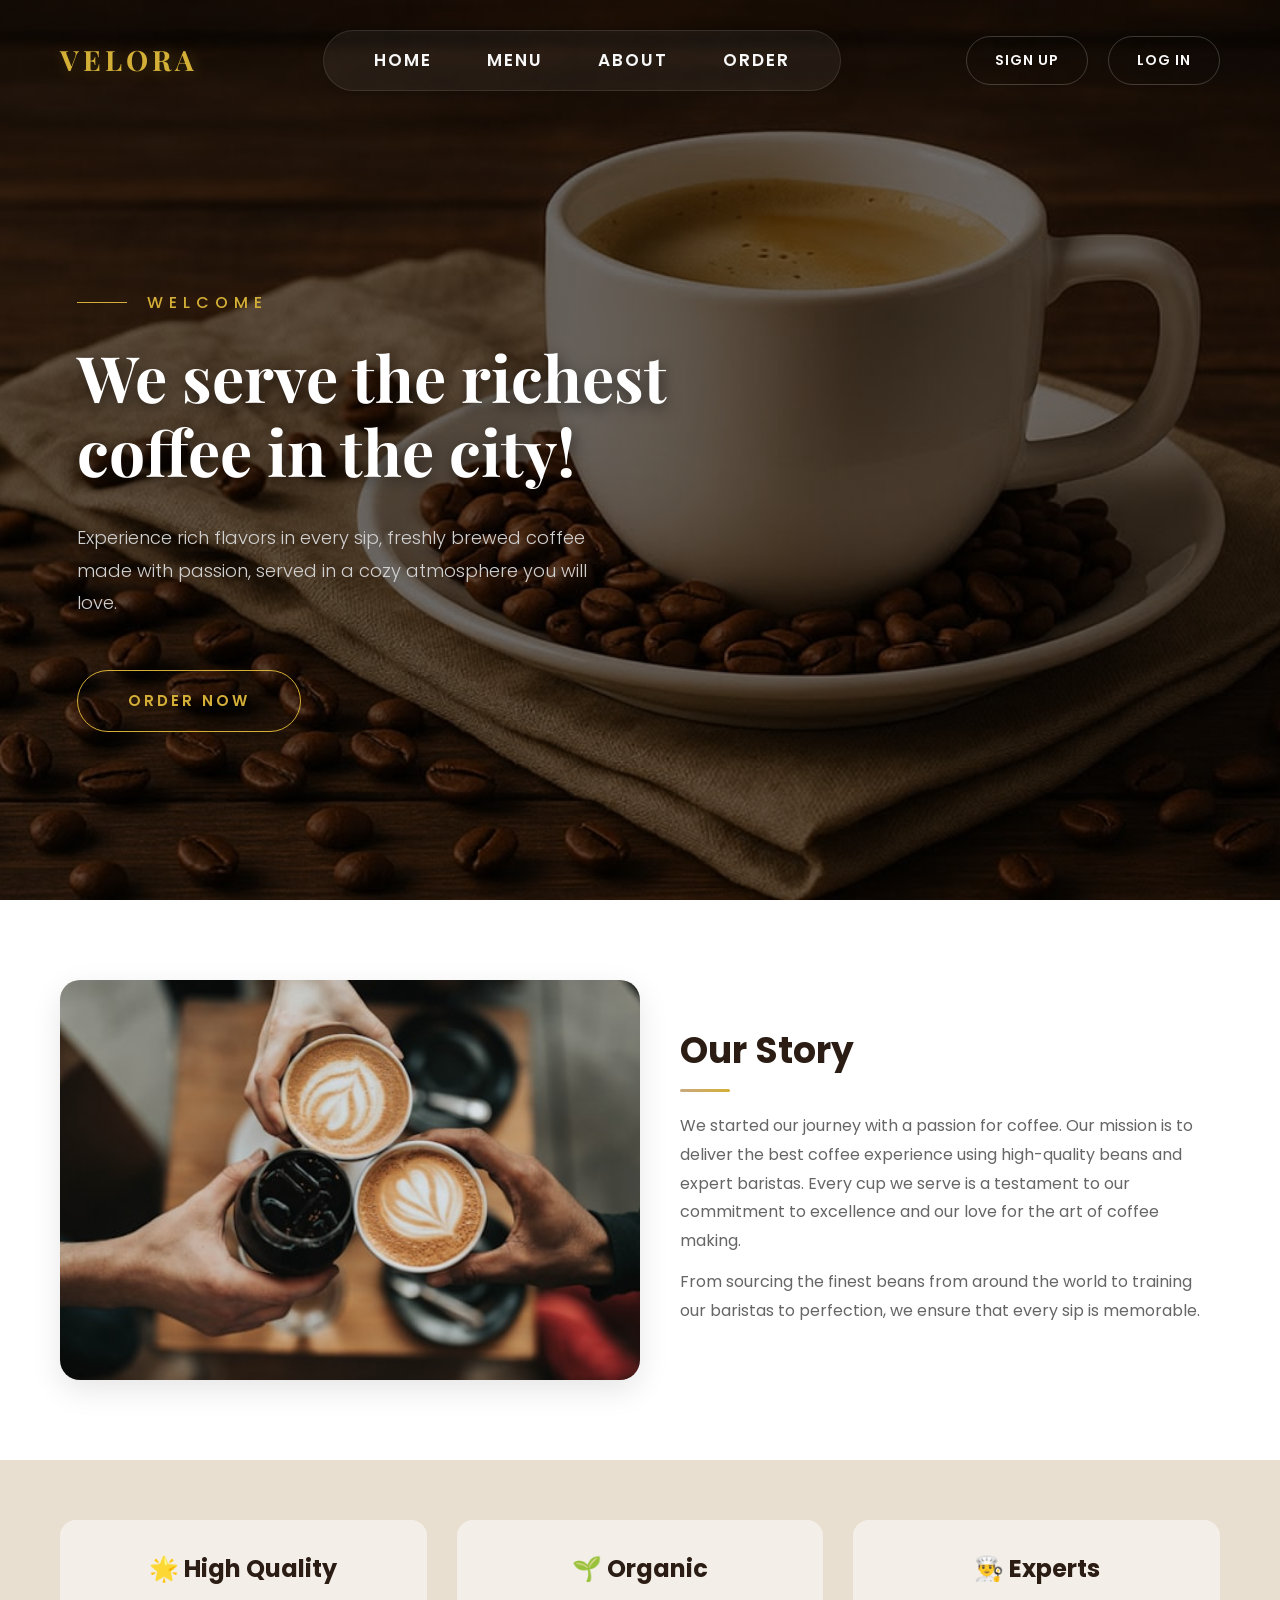
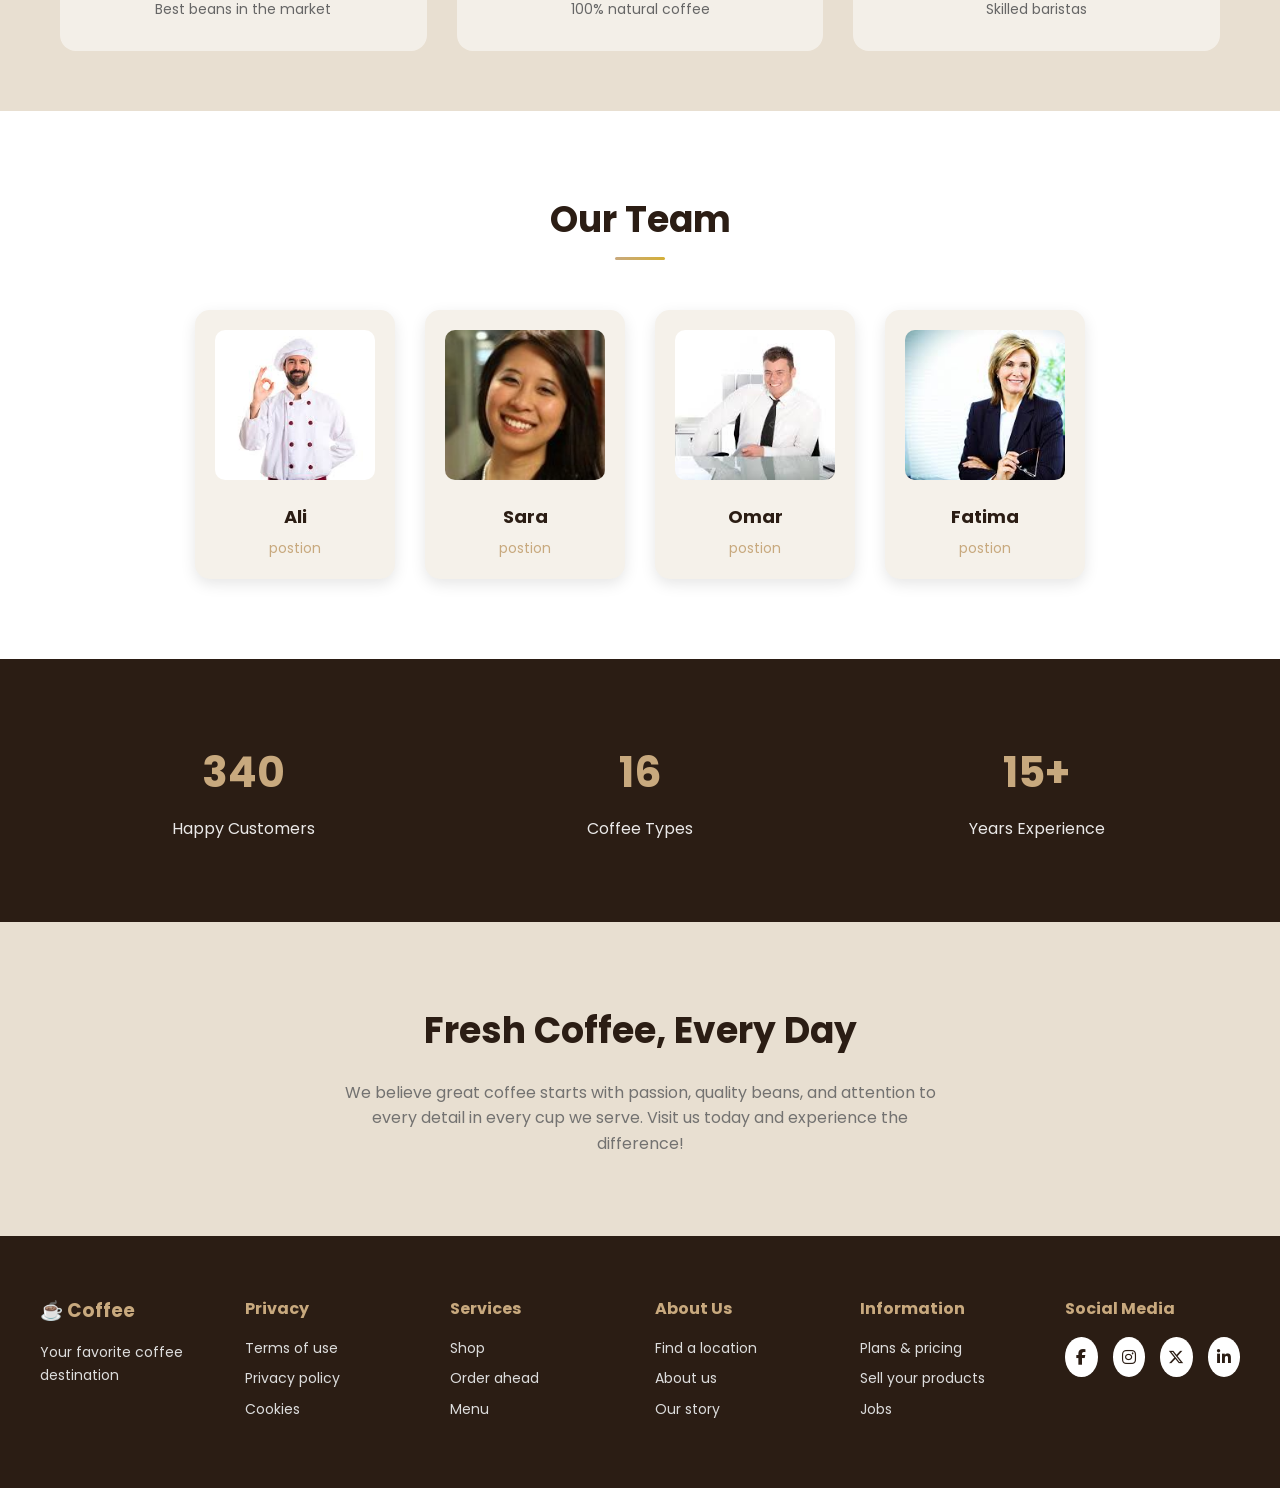
==== commit da97e9a9: "." ====
--- a/Home.html
+++ b/Home.html
@@ -3,7 +3,8 @@
 <head>
     <meta charset="UTF-8">
     <meta name="viewport" content="width=device-width, initial-scale=1.0">
-    <title>Home page</title>
+    <title>VELORA — Premium Coffee Experience</title>
+    <meta name="description" content="Experience rich flavors in every sip. Freshly brewed coffee made with passion, served in a cozy atmosphere you will love.">
     <link rel="stylesheet" href="css/Home.css">
 
     <link href="https://fonts.googleapis.com/css2?family=Poppins:wght@300;400;600&display=swap" rel="stylesheet">
@@ -207,6 +208,6 @@
             });
         }
     </script>
+    <script src="js/script.js"></script>
 </body>
 </html>
-
--- a/css/Home.css
+++ b/css/Home.css
@@ -1,570 +1,660 @@
-@import url('https://fonts.googleapis.com/css2?family=Outfit:wght@300;400;500;600&family=Playfair+Display:ital,wght@0,400;0,500;0,600;0,700;1,400&display=swap');
-
-:root {
-    --primary-gold: #d4af37;
-    --primary-gold-hover: #f3c63a;
-    --text-light: #f8f8f8;
-    --text-muted: #d1d1d1;
-    --overlay-dark: rgba(0, 0, 0, 0.55);
-    --overlay-darker: rgba(0, 0, 0, 0.60);
-}
-
-* {
-    margin: 0;
-    padding: 0;
-    box-sizing: border-box;
-}
-
-body {
-    font-family: 'Outfit', sans-serif;
-    color: var(--text-light);
-    background-color: #111;
-    overflow-x: hidden;
-}
-
-.page {
-    width: 100%;
-    min-height: 100vh;
-    /* Adding a richer gradient overlay to make text pop and give a premium feel */
-    background-image: linear-gradient(135deg, var(--overlay-darker) 0%, var(--overlay-dark) 100%), url("../images/5.jpg");
-    background-repeat: no-repeat;
-    background-size: 100% 100%, 100% 100%;
-    background-position: center;
-    background-attachment: fixed;
-    position: relative;
-    display: flex;
-    flex-direction: column;
-    animation: bgZoom 25s infinite alternate ease-in-out;
-}
-
-/* ---------------- Navbar / Header ---------------- */
-.header-container {
-    display: flex;
-    align-items: center;
-    justify-content: space-between;
-    padding: 30px 60px;
-    width: 100%;
-    max-width: 100%;
-    margin: 0;
-    /* Slide down animation for header */
-    animation: fadeInDown 1s cubic-bezier(0.23, 1, 0.32, 1) forwards;
-    position: relative;
-    z-index: 2000;
-}
-
-.head {
-    display: flex;
-    align-items: center;
-    padding: 16px 50px;
-    background: rgba(255, 255, 255, 0.05);
-    backdrop-filter: blur(15px);
-    border: 1px solid rgba(255, 255, 255, 0.1);
-    border-radius: 50px;
-    box-shadow: 0 4px 30px rgba(0, 0, 0, 0.2);
-}
-
-.left {
-    font-family: 'Playfair Display', serif;
-    color: var(--primary-gold);
-    font-size: 28px;
-    font-weight: 700;
-    letter-spacing: 4px;
-    text-transform: uppercase;
-    cursor: pointer;
-    text-shadow: 2px 2px 15px rgba(212, 175, 55, 0.3);
-    transition: transform 0.4s ease, color 0.4s ease;
-    animation: logoPulse 3s infinite alternate ease-in-out;
-}
-
-.left:hover {
-    transform: scale(1.05);
-    color: var(--primary-gold-hover);
-}
-
-.list {
-    list-style: none;
-    display: flex;
-    gap: 55px;
-    font-size: 17px;
-    font-weight: 600;
-    letter-spacing: 2px;
-}
-
-.list a {
-    text-decoration: none;
-    color: var(--text-light);
-    position: relative;
-    padding: 5px 0;
-    transition: color 0.3s ease;
-    text-transform: uppercase;
-}
-
-/* Underline animation on hover */
-.list a::after {
-    content: '';
-    position: absolute;
-    width: 0;
-    height: 2px;
-    bottom: -2px;
-    left: 50%;
-    background-color: var(--primary-gold);
-    transition: all 0.4s cubic-bezier(0.23, 1, 0.32, 1);
-    transform: translateX(-50%);
-}
-
-.list a:hover {
-    color: var(--primary-gold);
-}
-
-.list a:hover::after {
-    width: 100%;
-}
-
-.right {
-    display: flex;
-    gap: 20px;
-    font-size: 14px;
-    font-weight: 600;
-    letter-spacing: 1px;
-}
-
-.right a {
-    text-decoration: none;
-    color: var(--text-light);
-    padding: 12px 28px;
-    border: 1px solid rgba(255, 255, 255, 0.2);
-    border-radius: 40px;
-    transition: all 0.4s cubic-bezier(0.23, 1, 0.32, 1);
-    backdrop-filter: blur(10px);
-    text-transform: uppercase;
-}
-
-.right a:hover {
-    background-color: var(--primary-gold);
-    color: #111;
-    border-color: var(--primary-gold);
-    box-shadow: 0 0 20px rgba(212, 175, 55, 0.4);
-    transform: translateY(-3px);
-}
-
-.menu-icon {
-    display: none;
-    color: var(--primary-gold);
-    font-size: 28px;
-    cursor: pointer;
-    transition: transform 0.3s ease;
-}
-
-.menu-icon:hover {
-    transform: scale(1.1);
-    color: var(--primary-gold-hover);
-}
-
-/* ---------------- Dropdown Menu ---------------- */
-.dropdown {
-    position: relative;
-    display: inline-block;
-}
-
-.dropdown-menu {
-    display: none;
-    position: absolute;
-    top: 100%;
-    margin-top: 25px;
-    left: 50%;
-    transform: translateX(-50%);
-    background: rgba(255, 255, 255, 0.05);
-    backdrop-filter: blur(15px);
-    border: 1px solid rgba(255, 255, 255, 0.1);
-    border-radius: 20px;
-    padding: 10px 15px;
-    width: max-content;
-    min-width: 140px;
-    box-shadow: 0 8px 32px rgba(0, 0, 0, 0.3);
-    z-index: 1000;
-    list-style: none;
-    animation: dropdownFadeIn 0.3s ease forwards;
-}
-
-.dropdown-menu::before {
-    content: '';
-    position: absolute;
-    top: -25px;
-    left: 0;
-    width: 100%;
-    height: 25px;
-}
-
-@keyframes dropdownFadeIn {
-    0% {
-        opacity: 0;
-        transform: translate(-50%, -15px);
-    }
-    100% {
-        opacity: 1;
-        transform: translate(-50%, 0);
-    }
-}
-
-.dropdown-menu.show {
-    display: flex;
-    flex-direction: column;
-}
-
-.dropdown-menu li {
-    padding: 10px 15px;
-    text-align: center;
-}
-
-.dropdown-menu li a {
-    color: var(--text-light) !important;
-    text-decoration: none;
-    font-size: 15px !important;
-    font-weight: 500 !important;
-    text-transform: none !important;
-    transition: color 0.3s ease;
-    display: inline-block;
-    position: relative;
-    padding: 5px 0 !important;
-    border: none !important;
-    background: transparent !important;
-}
-
-.dropdown-menu li a::after {
-    content: '';
-    position: absolute;
-    width: 0;
-    height: 2px;
-    bottom: -2px;
-    left: 50%;
-    background-color: var(--primary-gold);
-    transition: all 0.4s cubic-bezier(0.23, 1, 0.32, 1);
-    transform: translateX(-50%);
-}
-
-.dropdown-menu li a:hover {
-    color: var(--primary-gold) !important;
-    background: transparent !important;
-    box-shadow: none !important;
-    transform: none !important;
-}
-
-.dropdown-menu li a:hover::after {
-    width: 100%;
-}
-
-@media (min-width: 769px) {
-    .dropdown:hover .dropdown-menu {
-        display: flex;
-        flex-direction: column;
-    }
-}
-
-.mobile-dropdown {
-    display: none;
-}
-
-/* ---------------- Main Content ---------------- */
-.main {
-    flex: 1;
-    display: flex;
-    flex-direction: column;
-    justify-content: center;
-    max-width: 700px;
-    margin-left: 6%;
-    padding: 40px 0;
-}
-
-.wel {
-    font-size: 16px;
-    font-weight: 500;
-    letter-spacing: 6px;
-    color: var(--primary-gold);
-    margin-bottom: 25px;
-    text-transform: uppercase;
-    display: flex;
-    align-items: center;
-    gap: 20px;
-    opacity: 0;
-    /* Staggered fade in */
-    animation: fadeInUp 1.2s cubic-bezier(0.23, 1, 0.32, 1) 0.3s forwards;
-}
-
-.wel::before {
-    content: '';
-    width: 50px;
-    height: 1px;
-    background-color: var(--primary-gold);
-}
-
-.main h1 {
-    font-family: 'Playfair Display', serif;
-    font-size: 64px;
-    line-height: 1.15;
-    font-weight: 700;
-    margin-bottom: 35px;
-    color: #ffffff;
-    text-shadow: 2px 4px 15px rgba(0,0,0,0.5);
-    opacity: 0;
-    /* Staggered fade in */
-    animation: fadeInUp 1.2s cubic-bezier(0.23, 1, 0.32, 1) 0.5s forwards;
-}
-
-.discript {
-    font-size: 18px;
-    max-width: 520px;
-    line-height: 1.8;
-    color: var(--text-muted);
-    margin-bottom: 50px;
-    font-weight: 300;
-    opacity: 0;
-    /* Staggered fade in */
-    animation: fadeInUp 1.2s cubic-bezier(0.23, 1, 0.32, 1) 0.7s forwards;
-}
-
-/* Luxurious Button Styling */
-.btn {
-    text-decoration: none;
-    background-color: transparent;
-    color: var(--primary-gold);
-    font-size: 15px;
-    font-weight: 600;
-    letter-spacing: 3px;
-    padding: 18px 50px;
-    border-radius: 50px;
-    border: 1px solid var(--primary-gold);
-    display: inline-flex;
-    align-items: center;
-    justify-content: center;
-    width: max-content;
-    transition: all 0.5s cubic-bezier(0.23, 1, 0.32, 1);
-    position: relative;
-    overflow: hidden;
-    z-index: 1;
-    opacity: 0;
-    /* Staggered fade in */
-    animation: fadeInUp 1.2s cubic-bezier(0.23, 1, 0.32, 1) 0.9s forwards;
-}
-
-/* Button Hover Fill Animation */
-.btn::before {
-    content: '';
-    position: absolute;
-    top: 0;
-    left: 0;
-    width: 0%;
-    height: 100%;
-    background-color: var(--primary-gold);
-    transition: all 0.5s cubic-bezier(0.23, 1, 0.32, 1);
-    z-index: -1;
-}
-
-.btn:hover {
-    color: #111;
-    box-shadow: 0 15px 25px rgba(212, 175, 55, 0.25);
-    transform: translateY(-4px);
-    border-color: transparent;
-}
-
-.btn:hover::before {
-    width: 100%;
-}
-
-/* ---------------- Floating Particles ---------------- */
-.particles {
-    position: absolute;
-    top: 0;
-    left: 0;
-    width: 100%;
-    height: 100%;
-    pointer-events: none;
-    z-index: 1;
-    overflow: hidden;
-}
-
-.particle {
-    position: absolute;
-    background: var(--primary-gold);
-    border-radius: 50%;
-    opacity: 0;
-    box-shadow: 0 0 10px 2px rgba(212, 175, 55, 0.5);
-}
-
-.p1 { width: 4px; height: 4px; left: 10%; bottom: -20px; animation: floatUp 8s infinite ease-in; }
-.p2 { width: 6px; height: 6px; left: 30%; bottom: -20px; animation: floatUp 12s infinite ease-in 2s; }
-.p3 { width: 3px; height: 3px; left: 60%; bottom: -20px; animation: floatUp 10s infinite ease-in 4s; }
-.p4 { width: 5px; height: 5px; left: 80%; bottom: -20px; animation: floatUp 14s infinite ease-in 1s; }
-.p5 { width: 4px; height: 4px; left: 45%; bottom: -20px; animation: floatUp 9s infinite ease-in 5s; }
-
-/* ---------------- Keyframes ---------------- */
-@keyframes fadeInUp {
-    0% {
-        opacity: 0;
-        transform: translateY(50px);
-    }
-    100% {
-        opacity: 1;
-        transform: translateY(0);
-    }
-}
-
-@keyframes fadeInDown {
-    0% {
-        opacity: 0;
-        transform: translateY(-50px);
-    }
-    100% {
-        opacity: 1;
-        transform: translateY(0);
-    }
-}
-
-@keyframes bgZoom {
-    0% {
-        background-size: 100% 100%, 100% 100%;
-    }
-    100% {
-        background-size: 100% 100%, 115% 115%;
-    }
-}
-
-@keyframes logoPulse {
-    0% {
-        text-shadow: 2px 2px 15px rgba(212, 175, 55, 0.3);
-    }
-    100% {
-        text-shadow: 0px 0px 25px rgba(212, 175, 55, 0.8), 0px 0px 10px rgba(212, 175, 55, 0.5);
-    }
-}
-
-@keyframes floatUp {
-    0% { transform: translateY(0) translateX(0); opacity: 0; }
-    10% { opacity: 0.8; }
-    90% { opacity: 0.8; }
-    100% { transform: translateY(-110vh) translateX(30px); opacity: 0; }
-}
-
-/* ---------------- Responsive ---------------- */
-@media (max-width: 1024px) {
-    .main h1 {
-        font-size: 54px;
-    }
-    .head {
-        padding: 25px 50px;
-    }
-}
-
-@media (max-width: 768px) {
-    .desktop-menu-item {
-        display: none;
-    }
-    .list {
-        display: none;
-    }
-    .main {
-        margin-left: 5%;
-        padding: 0 20px;
-    }
-    .main h1 {
-        font-size: 42px;
-    }
-    .header-container {
-        padding: 15px 5%;
-    }
-    .head {
-        display: none;
-    }
-    .head.active {
-        display: flex;
-        position: absolute;
-        top: 80px;
-        right: 5%;
-        background: rgba(20, 20, 20, 0.95);
-        backdrop-filter: blur(20px);
-        border: 1px solid rgba(212, 175, 55, 0.3);
-        border-radius: 20px;
-        padding: 25px 40px;
-        z-index: 100;
-        box-shadow: 0 10px 40px rgba(0, 0, 0, 0.5);
-        animation: fadeInDown 0.3s ease forwards;
-    }
-    .head.active .list {
-        display: flex;
-        flex-direction: column;
-        gap: 25px;
-        align-items: center;
-    }
-    .right {
-        gap: 15px;
-        align-items: center;
-    }
-    .right .signup-btn {
-        display: none;
-    }
-    .right a {
-        padding: 8px 16px;
-        font-size: 12px;
-    }
-    .right .mobile-dropdown {
-        display: inline-block;
-    }
-    .mobile-dropdown .dropdown-menu {
-        left: auto;
-        right: 0;
-        transform: none;
-        top: 100%;
-        margin-top: 25px;
-        animation: mobileDropdownFadeIn 0.3s ease forwards;
-    }
-
-    @keyframes mobileDropdownFadeIn {
-        0% {
-            opacity: 0;
-            transform: translateY(-15px);
-        }
-        100% {
-            opacity: 1;
-            transform: translateY(0);
-        }
-    }
-    .menu-icon {
-        display: block;
-    }
-    .left {
-        font-size: 22px;
-        letter-spacing: 2px;
-    }
-}
-
-@media (max-width: 480px) {
-    .main h1 {
-        font-size: 32px;
-        line-height: 1.2;
-    }
-    .discript {
-        font-size: 15px;
-        line-height: 1.6;
-        margin-bottom: 30px;
-    }
-    .btn {
-        padding: 15px 35px;
-        font-size: 13px;
-    }
-    .wel {
-        font-size: 14px;
-        margin-bottom: 15px;
-    }
-    .head.active {
-        width: 90%;
-        right: 5%;
-        left: 5%;
-        padding: 20px;
-        top: 70px;
-    }
-    .header-container {
-        padding: 15px 20px;
-    }
-    .page {
-        min-height: 80vh;
-    }
-}+@import url('https://fonts.googleapis.com/css2?family=Outfit:wght@300;400;500;600&family=Playfair+Display:ital,wght@0,400;0,500;0,600;0,700;1,400&display=swap');
+
+:root {
+    --primary-gold: #d4af37;
+    --primary-gold-hover: #f3c63a;
+    --text-light: #f8f8f8;
+    --text-muted: #d1d1d1;
+    --overlay-dark: rgba(0, 0, 0, 0.55);
+    --overlay-darker: rgba(0, 0, 0, 0.60);
+}
+
+* {
+    margin: 0;
+    padding: 0;
+    box-sizing: border-box;
+}
+
+html {
+    scroll-behavior: smooth;
+}
+
+body {
+    font-family: 'Outfit', sans-serif;
+    color: var(--text-light);
+    background-color: #111;
+    overflow-x: hidden;
+}
+
+.page {
+    width: 100%;
+    min-height: 100vh;
+    /* Adding a richer gradient overlay to make text pop and give a premium feel */
+    background-image: linear-gradient(135deg, var(--overlay-darker) 0%, var(--overlay-dark) 100%), url("../images/5.jpg");
+    background-repeat: no-repeat;
+    background-size: 100% 100%, cover;
+    background-position: center;
+    background-attachment: fixed;
+    position: relative;
+    display: flex;
+    flex-direction: column;
+    animation: bgZoom 25s infinite alternate ease-in-out;
+}
+
+/* ---------------- Navbar / Header ---------------- */
+.header-container {
+    display: flex;
+    align-items: center;
+    justify-content: space-between;
+    padding: 30px 60px;
+    width: 100%;
+    max-width: 100%;
+    margin: 0;
+    /* Slide down animation for header */
+    animation: fadeInDown 1s cubic-bezier(0.23, 1, 0.32, 1) forwards;
+    position: relative;
+    z-index: 2000;
+}
+
+.head {
+    display: flex;
+    align-items: center;
+    padding: 16px 50px;
+    background: rgba(255, 255, 255, 0.05);
+    backdrop-filter: blur(15px);
+    border: 1px solid rgba(255, 255, 255, 0.1);
+    border-radius: 50px;
+    box-shadow: 0 4px 30px rgba(0, 0, 0, 0.2);
+}
+
+.left {
+    font-family: 'Playfair Display', serif;
+    color: var(--primary-gold);
+    font-size: 28px;
+    font-weight: 700;
+    letter-spacing: 4px;
+    text-transform: uppercase;
+    cursor: pointer;
+    text-shadow: 2px 2px 15px rgba(212, 175, 55, 0.3);
+    transition: transform 0.4s ease, color 0.4s ease;
+    animation: logoPulse 3s infinite alternate ease-in-out;
+}
+
+.left:hover {
+    transform: scale(1.05);
+    color: var(--primary-gold-hover);
+}
+
+.list {
+    list-style: none;
+    display: flex;
+    gap: 55px;
+    font-size: 17px;
+    font-weight: 600;
+    letter-spacing: 2px;
+}
+
+.list a {
+    text-decoration: none;
+    color: var(--text-light);
+    position: relative;
+    padding: 5px 0;
+    transition: color 0.3s ease;
+    text-transform: uppercase;
+}
+
+/* Underline animation on hover */
+.list a::after {
+    content: '';
+    position: absolute;
+    width: 0;
+    height: 2px;
+    bottom: -2px;
+    left: 50%;
+    background-color: var(--primary-gold);
+    transition: all 0.4s cubic-bezier(0.23, 1, 0.32, 1);
+    transform: translateX(-50%);
+}
+
+.list a:hover {
+    color: var(--primary-gold);
+}
+
+.list a:hover::after {
+    width: 100%;
+}
+
+.right {
+    display: flex;
+    gap: 20px;
+    font-size: 14px;
+    font-weight: 600;
+    letter-spacing: 1px;
+    align-items: center;
+}
+
+.right a {
+    text-decoration: none;
+    color: var(--text-light);
+    padding: 12px 28px;
+    border: 1px solid rgba(255, 255, 255, 0.2);
+    border-radius: 40px;
+    transition: all 0.4s cubic-bezier(0.23, 1, 0.32, 1);
+    backdrop-filter: blur(10px);
+    text-transform: uppercase;
+}
+
+.right a:hover {
+    background-color: var(--primary-gold);
+    color: #111;
+    border-color: var(--primary-gold);
+    box-shadow: 0 0 20px rgba(212, 175, 55, 0.4);
+    transform: translateY(-3px);
+}
+
+.menu-icon {
+    display: none;
+    color: var(--primary-gold);
+    font-size: 28px;
+    cursor: pointer;
+    transition: transform 0.3s ease;
+}
+
+.menu-icon:hover {
+    transform: scale(1.1);
+    color: var(--primary-gold-hover);
+}
+
+/* ---------------- Dropdown Menu ---------------- */
+.dropdown {
+    position: relative;
+    display: inline-block;
+}
+
+.dropdown-menu {
+    display: none;
+    position: absolute;
+    top: 100%;
+    margin-top: 25px;
+    left: 50%;
+    transform: translateX(-50%);
+    background: rgba(255, 255, 255, 0.05);
+    backdrop-filter: blur(15px);
+    border: 1px solid rgba(255, 255, 255, 0.1);
+    border-radius: 20px;
+    padding: 10px 15px;
+    width: max-content;
+    min-width: 140px;
+    box-shadow: 0 8px 32px rgba(0, 0, 0, 0.3);
+    z-index: 1000;
+    list-style: none;
+    animation: dropdownFadeIn 0.3s ease forwards;
+}
+
+.dropdown-menu::before {
+    content: '';
+    position: absolute;
+    top: -25px;
+    left: 0;
+    width: 100%;
+    height: 25px;
+}
+
+@keyframes dropdownFadeIn {
+    0% {
+        opacity: 0;
+        transform: translate(-50%, -15px);
+    }
+    100% {
+        opacity: 1;
+        transform: translate(-50%, 0);
+    }
+}
+
+.dropdown-menu.show {
+    display: flex;
+    flex-direction: column;
+}
+
+.dropdown-menu li {
+    padding: 10px 15px;
+    text-align: center;
+}
+
+.dropdown-menu li a {
+    color: var(--text-light) !important;
+    text-decoration: none;
+    font-size: 15px !important;
+    font-weight: 500 !important;
+    text-transform: none !important;
+    transition: color 0.3s ease;
+    display: inline-block;
+    position: relative;
+    padding: 5px 0 !important;
+    border: none !important;
+    background: transparent !important;
+}
+
+.dropdown-menu li a::after {
+    content: '';
+    position: absolute;
+    width: 0;
+    height: 2px;
+    bottom: -2px;
+    left: 50%;
+    background-color: var(--primary-gold);
+    transition: all 0.4s cubic-bezier(0.23, 1, 0.32, 1);
+    transform: translateX(-50%);
+}
+
+.dropdown-menu li a:hover {
+    color: var(--primary-gold) !important;
+    background: transparent !important;
+    box-shadow: none !important;
+    transform: none !important;
+}
+
+.dropdown-menu li a:hover::after {
+    width: 100%;
+}
+
+@media (min-width: 769px) {
+    .dropdown:hover .dropdown-menu {
+        display: flex;
+        flex-direction: column;
+    }
+}
+
+.mobile-dropdown {
+    display: none;
+}
+
+/* ---------------- Main Content ---------------- */
+.main {
+    flex: 1;
+    display: flex;
+    flex-direction: column;
+    justify-content: center;
+    max-width: 700px;
+    margin-left: 6%;
+    padding: 40px 0;
+}
+
+.wel {
+    font-size: 16px;
+    font-weight: 500;
+    letter-spacing: 6px;
+    color: var(--primary-gold);
+    margin-bottom: 25px;
+    text-transform: uppercase;
+    display: flex;
+    align-items: center;
+    gap: 20px;
+    opacity: 0;
+    /* Staggered fade in */
+    animation: fadeInUp 1.2s cubic-bezier(0.23, 1, 0.32, 1) 0.3s forwards;
+}
+
+.wel::before {
+    content: '';
+    width: 50px;
+    height: 1px;
+    background-color: var(--primary-gold);
+    flex-shrink: 0;
+}
+
+.main h1 {
+    font-family: 'Playfair Display', serif;
+    font-size: 64px;
+    line-height: 1.15;
+    font-weight: 700;
+    margin-bottom: 35px;
+    color: #ffffff;
+    text-shadow: 2px 4px 15px rgba(0,0,0,0.5);
+    opacity: 0;
+    /* Staggered fade in */
+    animation: fadeInUp 1.2s cubic-bezier(0.23, 1, 0.32, 1) 0.5s forwards;
+}
+
+.discript {
+    font-size: 18px;
+    max-width: 520px;
+    line-height: 1.8;
+    color: var(--text-muted);
+    margin-bottom: 50px;
+    font-weight: 300;
+    opacity: 0;
+    /* Staggered fade in */
+    animation: fadeInUp 1.2s cubic-bezier(0.23, 1, 0.32, 1) 0.7s forwards;
+}
+
+/* Luxurious Button Styling */
+.btn {
+    text-decoration: none;
+    background-color: transparent;
+    color: var(--primary-gold);
+    font-size: 15px;
+    font-weight: 600;
+    letter-spacing: 3px;
+    padding: 18px 50px;
+    border-radius: 50px;
+    border: 1px solid var(--primary-gold);
+    display: inline-flex;
+    align-items: center;
+    justify-content: center;
+    width: max-content;
+    transition: all 0.5s cubic-bezier(0.23, 1, 0.32, 1);
+    position: relative;
+    overflow: hidden;
+    z-index: 1;
+    opacity: 0;
+    /* Staggered fade in */
+    animation: fadeInUp 1.2s cubic-bezier(0.23, 1, 0.32, 1) 0.9s forwards;
+}
+
+/* Button Hover Fill Animation */
+.btn::before {
+    content: '';
+    position: absolute;
+    top: 0;
+    left: 0;
+    width: 0%;
+    height: 100%;
+    background-color: var(--primary-gold);
+    transition: all 0.5s cubic-bezier(0.23, 1, 0.32, 1);
+    z-index: -1;
+}
+
+.btn:hover {
+    color: #111;
+    box-shadow: 0 15px 25px rgba(212, 175, 55, 0.25);
+    transform: translateY(-4px);
+    border-color: transparent;
+}
+
+.btn:hover::before {
+    width: 100%;
+}
+
+/* ---------------- Floating Particles ---------------- */
+.particles {
+    position: absolute;
+    top: 0;
+    left: 0;
+    width: 100%;
+    height: 100%;
+    pointer-events: none;
+    z-index: 1;
+    overflow: hidden;
+}
+
+.particle {
+    position: absolute;
+    background: var(--primary-gold);
+    border-radius: 50%;
+    opacity: 0;
+    box-shadow: 0 0 10px 2px rgba(212, 175, 55, 0.5);
+}
+
+.p1 { width: 4px; height: 4px; left: 10%; bottom: -20px; animation: floatUp 8s infinite ease-in; }
+.p2 { width: 6px; height: 6px; left: 30%; bottom: -20px; animation: floatUp 12s infinite ease-in 2s; }
+.p3 { width: 3px; height: 3px; left: 60%; bottom: -20px; animation: floatUp 10s infinite ease-in 4s; }
+.p4 { width: 5px; height: 5px; left: 80%; bottom: -20px; animation: floatUp 14s infinite ease-in 1s; }
+.p5 { width: 4px; height: 4px; left: 45%; bottom: -20px; animation: floatUp 9s infinite ease-in 5s; }
+
+/* ---------------- Keyframes ---------------- */
+@keyframes fadeInUp {
+    0% {
+        opacity: 0;
+        transform: translateY(50px);
+    }
+    100% {
+        opacity: 1;
+        transform: translateY(0);
+    }
+}
+
+@keyframes fadeInDown {
+    0% {
+        opacity: 0;
+        transform: translateY(-50px);
+    }
+    100% {
+        opacity: 1;
+        transform: translateY(0);
+    }
+}
+
+@keyframes bgZoom {
+    0% {
+        background-size: 100% 100%, cover;
+    }
+    100% {
+        background-size: 100% 100%, 115% 115%;
+    }
+}
+
+@keyframes logoPulse {
+    0% {
+        text-shadow: 2px 2px 15px rgba(212, 175, 55, 0.3);
+    }
+    100% {
+        text-shadow: 0px 0px 25px rgba(212, 175, 55, 0.8), 0px 0px 10px rgba(212, 175, 55, 0.5);
+    }
+}
+
+@keyframes floatUp {
+    0% { transform: translateY(0) translateX(0); opacity: 0; }
+    10% { opacity: 0.8; }
+    90% { opacity: 0.8; }
+    100% { transform: translateY(-110vh) translateX(30px); opacity: 0; }
+}
+
+/* =============================================
+   RESPONSIVE - Tablet (max-width: 1024px) 
+   ============================================= */
+@media (max-width: 1024px) {
+    .main h1 {
+        font-size: 54px;
+    }
+    .head {
+        padding: 14px 35px;
+    }
+    .list {
+        gap: 35px;
+        font-size: 15px;
+    }
+    .header-container {
+        padding: 25px 40px;
+    }
+}
+
+/* =============================================
+   RESPONSIVE - Mobile (max-width: 768px) 
+   ============================================= */
+@media (max-width: 768px) {
+    .page {
+        /* Fix: background-attachment: fixed causes issues on mobile */
+        background-attachment: scroll;
+        background-size: cover;
+        min-height: 100vh;
+        min-height: 100svh; /* Use small viewport height for mobile browsers */
+    }
+
+    .desktop-menu-item {
+        display: none;
+    }
+    .list {
+        display: none;
+    }
+    .main {
+        margin-left: 0;
+        padding: 0 20px;
+        max-width: 100%;
+        align-items: center;
+        text-align: center;
+    }
+    .main h1 {
+        font-size: 36px;
+        line-height: 1.2;
+    }
+    .discript {
+        font-size: 16px;
+        line-height: 1.7;
+        margin-bottom: 35px;
+        max-width: 100%;
+    }
+    .wel {
+        justify-content: center;
+    }
+    .header-container {
+        padding: 15px 5%;
+    }
+    .head {
+        display: none;
+    }
+    .head.active {
+        display: flex;
+        position: absolute;
+        top: 70px;
+        left: 5%;
+        right: 5%;
+        background: rgba(20, 20, 20, 0.95);
+        backdrop-filter: blur(20px);
+        border: 1px solid rgba(212, 175, 55, 0.3);
+        border-radius: 20px;
+        padding: 25px 30px;
+        z-index: 100;
+        box-shadow: 0 10px 40px rgba(0, 0, 0, 0.5);
+        animation: fadeInDown 0.3s ease forwards;
+    }
+    .head.active .list {
+        display: flex;
+        flex-direction: column;
+        gap: 20px;
+        align-items: center;
+        width: 100%;
+    }
+    .right {
+        gap: 12px;
+        align-items: center;
+    }
+    .right .signup-btn {
+        display: none;
+    }
+    .right a {
+        padding: 8px 16px;
+        font-size: 12px;
+    }
+    .right .mobile-dropdown {
+        display: inline-block;
+    }
+    .mobile-dropdown .dropdown-menu {
+        left: auto;
+        right: 0;
+        transform: none;
+        top: 100%;
+        margin-top: 15px;
+        animation: mobileDropdownFadeIn 0.3s ease forwards;
+    }
+
+    @keyframes mobileDropdownFadeIn {
+        0% {
+            opacity: 0;
+            transform: translateY(-15px);
+        }
+        100% {
+            opacity: 1;
+            transform: translateY(0);
+        }
+    }
+    .menu-icon {
+        display: block;
+    }
+    .left {
+        font-size: 22px;
+        letter-spacing: 2px;
+    }
+    .btn {
+        padding: 16px 40px;
+        font-size: 14px;
+        letter-spacing: 2px;
+    }
+}
+
+/* =============================================
+   RESPONSIVE - Small Mobile (max-width: 480px) 
+   ============================================= */
+@media (max-width: 480px) {
+    .page {
+        min-height: 85vh;
+        min-height: 85svh;
+    }
+    .main {
+        padding: 0 16px;
+    }
+    .main h1 {
+        font-size: 28px;
+        line-height: 1.25;
+        margin-bottom: 20px;
+    }
+    .discript {
+        font-size: 14px;
+        line-height: 1.6;
+        margin-bottom: 25px;
+    }
+    .btn {
+        padding: 14px 32px;
+        font-size: 12px;
+        letter-spacing: 2px;
+    }
+    .wel {
+        font-size: 12px;
+        margin-bottom: 12px;
+        letter-spacing: 4px;
+    }
+    .wel::before {
+        width: 30px;
+    }
+    .head.active {
+        width: 90%;
+        right: 5%;
+        left: 5%;
+        padding: 20px;
+        top: 65px;
+    }
+    .header-container {
+        padding: 12px 16px;
+    }
+    .left {
+        font-size: 20px;
+        letter-spacing: 1.5px;
+    }
+    .menu-icon {
+        font-size: 24px;
+    }
+    .right a {
+        padding: 7px 14px;
+        font-size: 11px;
+    }
+}
+
+/* =============================================
+   RESPONSIVE - Very Small (max-width: 360px) 
+   ============================================= */
+@media (max-width: 360px) {
+    .main h1 {
+        font-size: 24px;
+    }
+    .discript {
+        font-size: 13px;
+    }
+    .btn {
+        padding: 12px 28px;
+        font-size: 11px;
+    }
+    .left {
+        font-size: 18px;
+        letter-spacing: 1px;
+    }
+}
--- a/css/style.css
+++ b/css/style.css
@@ -10,95 +10,14 @@
       color: #333;
       line-height: 1.6;
     }
-/* 
-    nav {
-      display: flex;
-      justify-content: space-between;
-      align-items: center;
-      padding: 20px 60px;
-      background: #2b1d14;
-      color: #fff;
-      box-shadow: 0 2px 10px rgba(0,0,0,0.1);
-    }
-
-    nav ul {
-      display: flex;
-      gap: 25px;
-      list-style: none;
-    }
-
-    nav a {
-      color: #fff;
-      text-decoration: none;
-      transition: 0.3s;
-    }
-
-    nav a.active {
-      color: #c8a97e;
-      border-bottom: 2px solid #c8a97e;
-      padding-bottom: 3px;
-    }
-
-    nav a:hover {
-      color: #c8a97e;
-    }
-
-    .logo {
-      font-size: 26px;
-      font-weight: 700;
-      display: flex;
-      align-items: center;
-      gap: 10px;
-      color: #fff;
-    }
-
-    .coffee-icon {
-      position: relative;
-      display: inline-block;
-    }
-
-    .logo i {
-      color: #d6a86a;
-      font-size: 22px;
-    }
-
-    .steam {
-      position: absolute;
-      top: -10px;
-      left: 6px;
-      width: 4px;
-      height: 12px;
-      background: #fff;
-      border-radius: 50px;
-      opacity: 0;
-      animation: steamUp 2s infinite ease-in-out;
-    }
-
-    .steam1 {
-      left: 4px;
-      animation-delay: 0s;
-    }
-
-    .steam2 {
-      left: 10px;
-      animation-delay: 0.8s;
-    }
-
-    @keyframes steamUp {
-      0% {
-        transform: translateY(0) scale(1);
-        opacity: 0;
-      }
-      30% {
-        opacity: 0.5;
-      }
-      100% {
-        transform: translateY(-20px) scale(1.5);
-        opacity: 0;
-      }
-    } */
-
-    
+
+    html {
+      scroll-behavior: smooth;
+    }
+
+    /* ========================================
+       HERO SECTION (legacy — hidden on Home)
+       ======================================== */
     .hero {
       height: 70vh;
       background: linear-gradient(rgba(0, 0, 0, 0.5), rgba(0, 0, 0, 0.5)), 
@@ -127,7 +46,9 @@
       opacity: 0.9;
     }
 
-   
+    /* ========================================
+       OUR STORY SECTION
+       ======================================== */
     .story {
       display: flex;
       gap: 40px;
@@ -142,6 +63,7 @@
       border-radius: 20px;
       height: 400px;
       box-shadow: 0 10px 30px rgba(0,0,0,0.1);
+      flex-shrink: 0;
     }
 
     .slider-track {
@@ -183,15 +105,31 @@
       font-size: 36px;
       margin-bottom: 20px;
       color: #2b1d14;
+      position: relative;
+      padding-bottom: 12px;
+    }
+
+    .story-text h2::after {
+      content: '';
+      position: absolute;
+      bottom: 0;
+      left: 0;
+      width: 50px;
+      height: 3px;
+      background: linear-gradient(90deg, #c8a97e, #d4af37);
+      border-radius: 2px;
     }
 
     .story-text p {
       font-size: 16px;
       color: #666;
       line-height: 1.8;
-    }
-
-    /* Features Section */
+      margin-bottom: 12px;
+    }
+
+    /* ========================================
+       FEATURES SECTION
+       ======================================== */
     .features {
       display: flex;
       justify-content: space-around;
@@ -204,6 +142,14 @@
     .feature {
       flex: 1;
       padding: 30px;
+      background: rgba(255, 255, 255, 0.5);
+      border-radius: 16px;
+      transition: transform 0.3s ease, box-shadow 0.3s ease;
+    }
+
+    .feature:hover {
+      transform: translateY(-5px);
+      box-shadow: 0 8px 24px rgba(0, 0, 0, 0.08);
     }
 
     .feature h3 {
@@ -217,7 +163,9 @@
       font-size: 14px;
     }
 
-   
+    /* ========================================
+       TEAM SECTION
+       ======================================== */
     .team {
       padding: 80px 60px;
       text-align: center;
@@ -228,6 +176,21 @@
       font-size: 36px;
       margin-bottom: 50px;
       color: #2b1d14;
+      position: relative;
+      display: inline-block;
+      padding-bottom: 12px;
+    }
+
+    .team h2::after {
+      content: '';
+      position: absolute;
+      bottom: 0;
+      left: 50%;
+      transform: translateX(-50%);
+      width: 50px;
+      height: 3px;
+      background: linear-gradient(90deg, #c8a97e, #d4af37);
+      border-radius: 2px;
     }
 
     .team-cards {
@@ -270,7 +233,9 @@
       font-size: 14px;
     }
 
-
+    /* ========================================
+       STATS SECTION
+       ======================================== */
     .stats {
       display: flex;
       justify-content: space-around;
@@ -281,6 +246,11 @@
       gap: 30px;
     }
 
+    .stats > div {
+      flex: 1;
+      padding: 20px;
+    }
+
     .stats h2 {
       font-size: 42px;
       margin-bottom: 10px;
@@ -292,7 +262,9 @@
       opacity: 0.9;
     }
 
-
+    /* ========================================
+       CTA SECTION
+       ======================================== */
     .cta {
       padding: 80px 60px;
       text-align: center;
@@ -315,10 +287,9 @@
       color: #666;
     }
 
-  
-
-   
-
+    /* ========================================
+       FOOTER
+       ======================================== */
     .main-footer {
       background: #2b1d14;
       color: #fff;
@@ -334,6 +305,11 @@
       margin: 0 auto;
     }
 
+    .footer-col {
+      min-width: 140px;
+      flex: 1;
+    }
+
     .footer-col h3,
     .footer-col h4 {
       margin-bottom: 15px;
@@ -345,10 +321,12 @@
       color: #ddd;
       cursor: pointer;
       transition: 0.3s;
+      font-size: 14px;
     }
 
     .footer-col p:hover {
       color: #fff;
+      transform: translateX(3px);
     }
 
     .social-icons {
@@ -367,16 +345,19 @@
       background: #fff;
       color: #2b1d14;
       text-decoration: none;
-      transition: 0.3s;
+      transition: all 0.3s ease;
     }
 
     .social-icons a:hover {
       background: #c7a17a;
       color: #fff;
       transform: translateY(-3px);
-    }
-
- 
+      box-shadow: 0 5px 15px rgba(199, 161, 122, 0.3);
+    }
+
+    /* =============================================
+       RESPONSIVE - Tablet (max-width: 768px)
+       ============================================= */
     @media (max-width: 768px) {
       nav {
         flex-direction: column;
@@ -398,9 +379,11 @@
         font-size: 32px;
       }
 
+      /* Story Section — Stack vertically */
       .story {
         flex-direction: column;
-        padding: 40px 20px;
+        padding: 50px 20px;
+        gap: 30px;
       }
 
       .story-slider,
@@ -410,73 +393,253 @@
       
       .story-slider {
         height: 250px;
+        border-radius: 16px;
       }
       
       .story-text h2 {
         font-size: 28px;
-      }
-
+        text-align: center;
+      }
+
+      .story-text h2::after {
+        left: 50%;
+        transform: translateX(-50%);
+      }
+
+      .story-text p {
+        text-align: center;
+        font-size: 15px;
+      }
+
+      /* Features Section — Stack vertically */
       .features {
         flex-direction: column;
         padding: 40px 20px;
-      }
-
+        gap: 16px;
+      }
+
+      .feature {
+        padding: 24px;
+      }
+
+      .feature h3 {
+        font-size: 20px;
+      }
+
+      /* Team Section */
       .team {
-        padding: 40px 20px;
+        padding: 50px 20px;
+      }
+
+      .team h2 {
+        font-size: 28px;
+        margin-bottom: 30px;
       }
 
       .team-cards {
-        flex-direction: column;
-        align-items: center;
-        gap: 20px;
+        display: grid;
+        grid-template-columns: repeat(2, 1fr);
+        gap: 16px;
+        width: 100%;
       }
 
       .card {
-        width: 90%;
-        max-width: 320px;
-      }
-
+        width: 100%;
+        max-width: none;
+      }
+
+      .card img {
+        height: 130px;
+      }
+
+      .card h4 {
+        font-size: 16px;
+      }
+
+      /* Stats Section */
       .stats {
         flex-direction: column;
         padding: 40px 20px;
-        gap: 20px;
+        gap: 10px;
+      }
+
+      .stats > div {
+        padding: 15px;
       }
       
       .stats h2 {
-        font-size: 32px;
-      }
-
+        font-size: 36px;
+      }
+
+      .stats p {
+        font-size: 14px;
+      }
+
+      /* CTA Section */
       .cta {
+        padding: 50px 20px;
+      }
+
+      .cta h2 {
+        font-size: 28px;
+      }
+
+      .cta p {
+        font-size: 14px;
+      }
+
+      /* Footer Section */
+      .main-footer {
         padding: 40px 20px;
       }
 
       .footer-container {
-        flex-direction: column;
+        display: grid;
+        grid-template-columns: repeat(2, 1fr);
+        gap: 24px;
+      }
+
+      .footer-col:first-child {
+        grid-column: 1 / -1;
         text-align: center;
-        align-items: center;
-      }
-    }
-
+      }
+
+      .footer-col:first-child .social-icons {
+        justify-content: center;
+      }
+    }
+
+    /* =============================================
+       RESPONSIVE - Small Mobile (max-width: 480px)
+       ============================================= */
     @media (max-width: 480px) {
       .story {
-        padding: 30px 15px;
-      }
+        padding: 35px 16px;
+        gap: 24px;
+      }
+
+      .story-slider {
+        height: 200px;
+      }
+
+      .story-text h2 {
+        font-size: 24px;
+      }
+
+      .story-text p {
+        font-size: 14px;
+      }
+
       .features {
-        padding: 30px 15px;
-      }
+        padding: 30px 16px;
+        gap: 12px;
+      }
+
+      .feature {
+        padding: 20px 16px;
+      }
+
+      .feature h3 {
+        font-size: 18px;
+      }
+
+      .feature p {
+        font-size: 13px;
+      }
+
       .team {
-        padding: 30px 15px;
-      }
+        padding: 35px 16px;
+      }
+
+      .team h2 {
+        font-size: 24px;
+        margin-bottom: 24px;
+      }
+
+      .card {
+        padding: 14px;
+      }
+
+      .card img {
+        height: 110px;
+      }
+
+      .card h4 {
+        font-size: 15px;
+      }
+
+      .card p {
+        font-size: 12px;
+      }
+
+      .stats {
+        padding: 30px 16px;
+        gap: 5px;
+      }
+
+      .stats h2 {
+        font-size: 30px;
+      }
+
+      .stats p {
+        font-size: 13px;
+      }
+
       .cta {
-        padding: 30px 15px;
-      }
+        padding: 35px 16px;
+      }
+
+      .cta h2 {
+        font-size: 24px;
+      }
+
+      .cta p {
+        font-size: 13px;
+      }
+
       .main-footer {
-        padding: 40px 15px;
-      }
-      .team h2, .cta h2, .story-text h2 {
-        font-size: 24px;
-      }
-      .story-text p, .cta p, .feature p, .stats p {
-        font-size: 14px;
-      }
-    }
+        padding: 35px 16px;
+      }
+
+      .footer-container {
+        grid-template-columns: 1fr;
+        gap: 20px;
+        text-align: center;
+      }
+
+      .footer-col:first-child {
+        grid-column: auto;
+      }
+
+      .social-icons {
+        justify-content: center;
+      }
+    }
+
+    /* =============================================
+       RESPONSIVE - Very Small (max-width: 360px)
+       ============================================= */
+    @media (max-width: 360px) {
+      .story-slider {
+        height: 180px;
+      }
+
+      .team-cards {
+        grid-template-columns: 1fr;
+      }
+
+      .card {
+        max-width: 280px;
+        margin: 0 auto;
+      }
+
+      .stats h2 {
+        font-size: 26px;
+      }
+
+      .cta h2,
+      .team h2,
+      .story-text h2 {
+        font-size: 22px;
+      }
+    }
